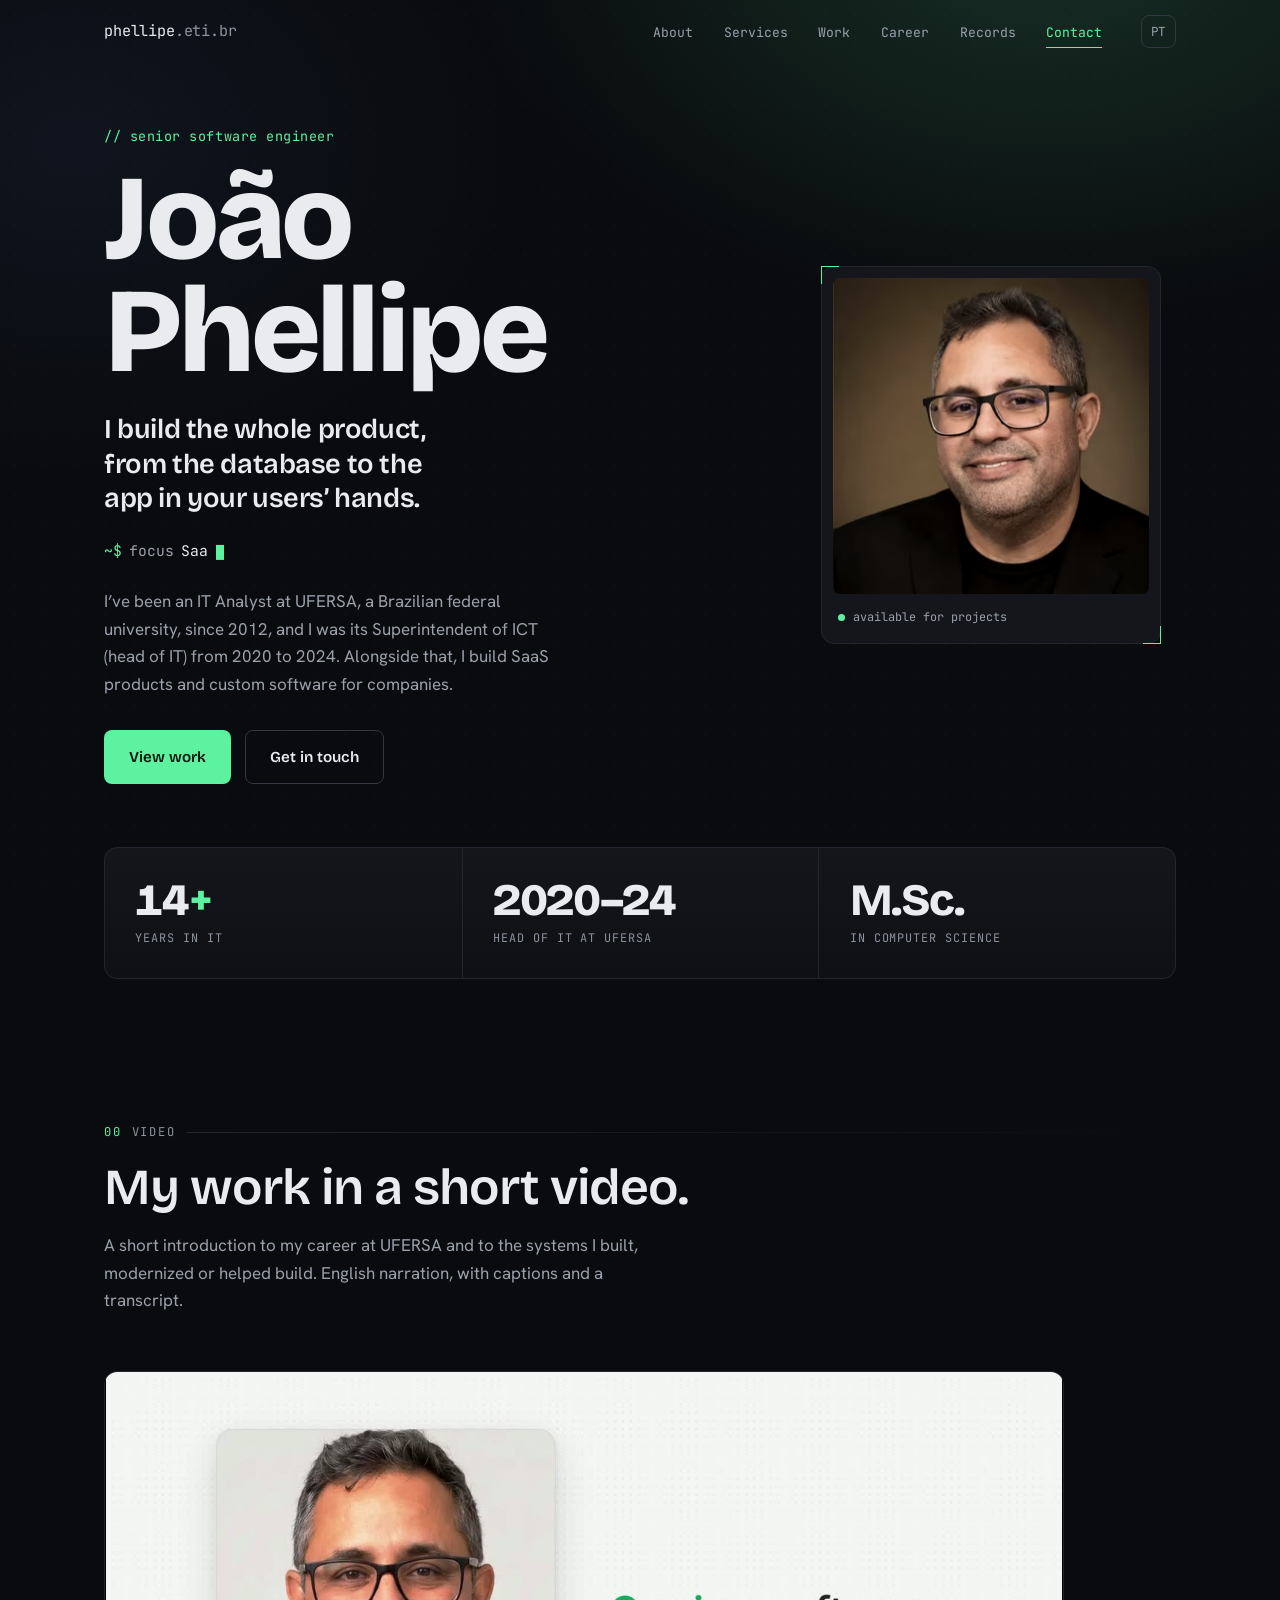
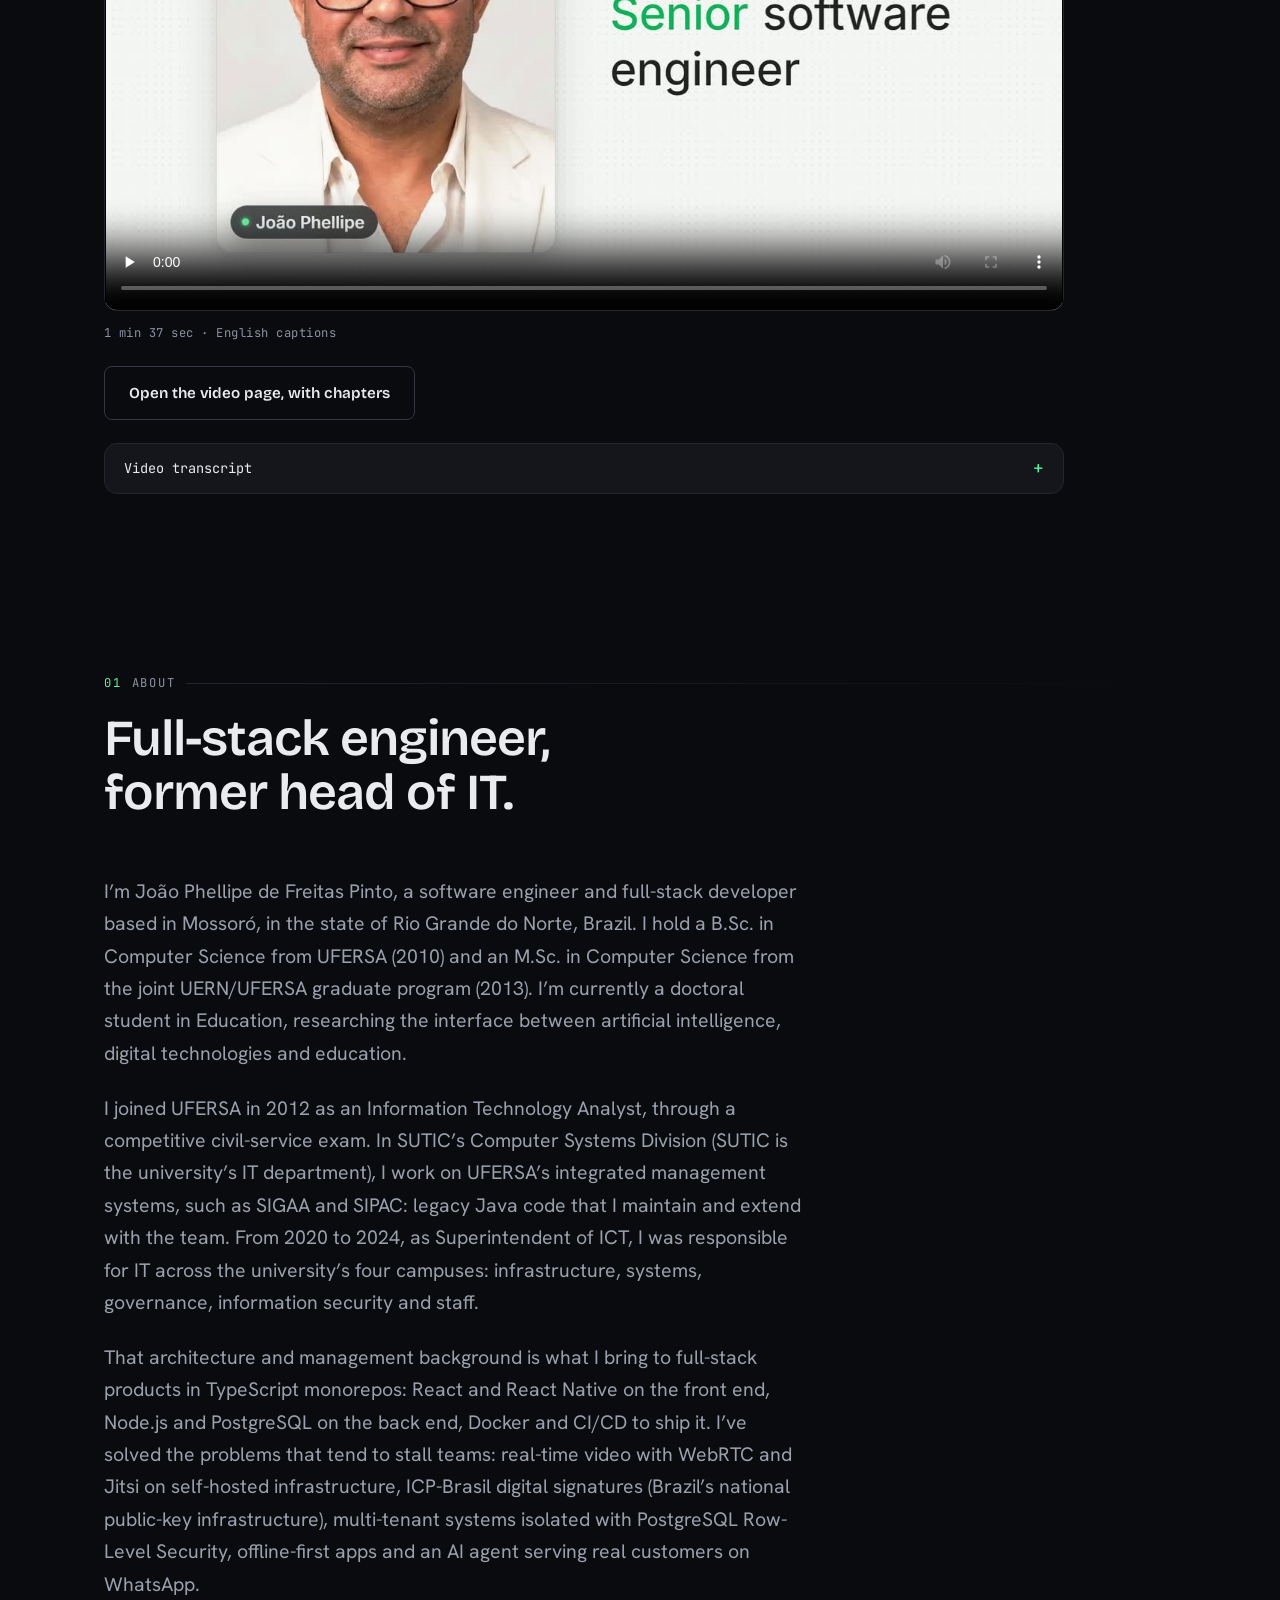
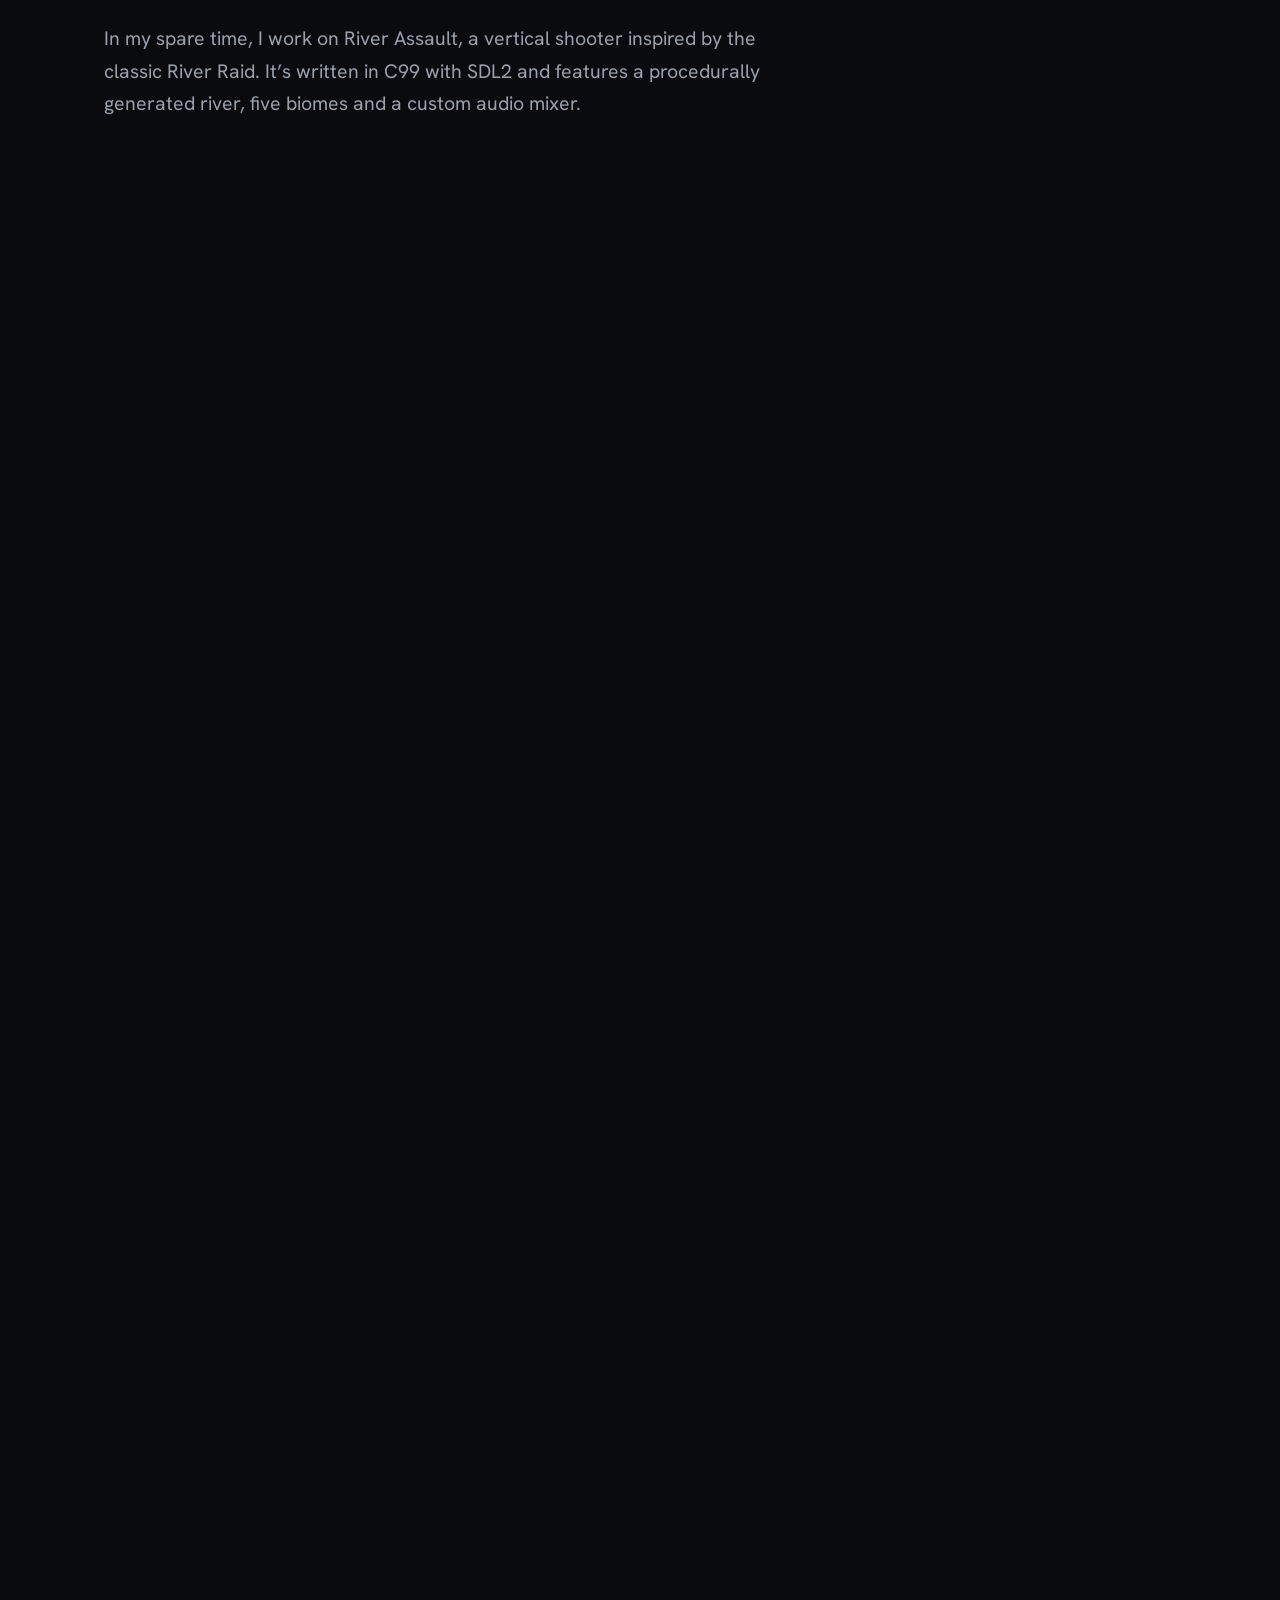
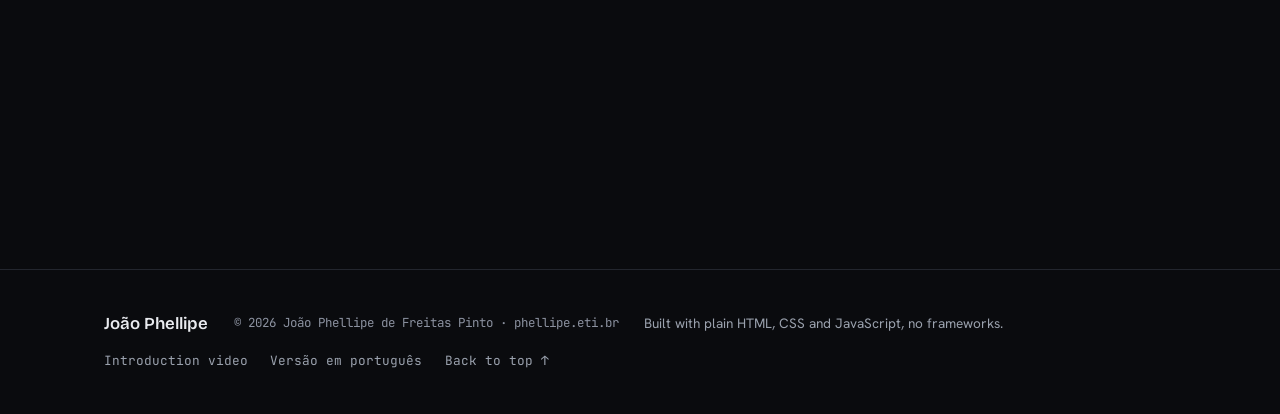
==== en/index.html @ 244d6b46 "feat: rebuild the site for search, with an English page and the intro video - Generate every page fr" ====
<!doctype html>
<!-- Gerado por tools/build.mjs a partir de src/content.mjs e styles.css. Não edite este arquivo: edite a fonte e rode `node tools/build.mjs`. -->
<html lang="en">
<head>
  <meta charset="utf-8">
  <meta name="viewport" content="width=device-width, initial-scale=1">
  <script>(function(d){d.classList.add('js');if(location.hash.length>1)d.classList.add('cv-off')})(document.documentElement)</script>
  <title>João Phellipe — Senior Software Engineer in Brazil (Remote)</title>
  <meta name="description" content="Remote senior software engineer in Brazil. IT Analyst at UFERSA, a federal university, since 2012; head of IT (2020–2024). Builds SaaS and custom software.">
  <link rel="canonical" href="https://phellipe.eti.br/en/">
  <link rel="alternate" hreflang="pt-BR" href="https://phellipe.eti.br/">
  <link rel="alternate" hreflang="pt" href="https://phellipe.eti.br/">
  <link rel="alternate" hreflang="en" href="https://phellipe.eti.br/en/">
  <link rel="alternate" hreflang="x-default" href="https://phellipe.eti.br/en/">
  <meta name="robots" content="max-image-preview:large">
  <meta name="author" content="João Phellipe de Freitas Pinto">
  <meta name="theme-color" content="#0A0B0E">
  <meta name="color-scheme" content="dark">

  <meta property="og:type" content="profile">
  <meta property="og:url" content="https://phellipe.eti.br/en/">
  <meta property="og:title" content="João Phellipe — Senior Software Engineer in Brazil (Remote)">
  <meta property="og:description" content="Remote senior software engineer in Brazil. IT Analyst at UFERSA, a federal university, since 2012; head of IT (2020–2024). Builds SaaS and custom software.">
  <meta property="og:image" content="https://phellipe.eti.br/assets/social/og-en-1200x630.jpg">
  <meta property="og:image:width" content="1200">
  <meta property="og:image:height" content="630">
  <meta property="og:image:type" content="image/jpeg">
  <meta property="og:image:alt" content="João Phellipe, senior software engineer: 14+ years in IT, head of IT at UFERSA from 2020 to 2024 and M.Sc. in Computer Science">
  <meta property="og:locale" content="en_US">
  <meta property="og:locale:alternate" content="pt_BR">
  <meta property="og:site_name" content="João Phellipe">
  <meta property="profile:first_name" content="João Phellipe">
  <meta property="profile:last_name" content="de Freitas Pinto">

  <meta name="twitter:card" content="summary_large_image">
  <meta name="twitter:title" content="João Phellipe — Senior Software Engineer in Brazil (Remote)">
  <meta name="twitter:description" content="Remote senior software engineer in Brazil. IT Analyst at UFERSA, a federal university, since 2012; head of IT (2020–2024). Builds SaaS and custom software.">
  <meta name="twitter:image" content="https://phellipe.eti.br/assets/social/og-en-1200x630.jpg">
  <meta name="twitter:image:alt" content="João Phellipe, senior software engineer: 14+ years in IT, head of IT at UFERSA from 2020 to 2024 and M.Sc. in Computer Science">

  <link rel="icon" href="/assets/favicon.svg" type="image/svg+xml">
  <link rel="icon" href="/assets/favicon-32.png" sizes="32x32" type="image/png">
  <link rel="apple-touch-icon" href="/assets/apple-touch-icon.png">
  <link rel="manifest" href="/site.webmanifest">

  <link rel="preload" as="image" type="image/avif" fetchpriority="high" imagesrcset="/assets/joao-phellipe-320.avif 320w, /assets/joao-phellipe-480.avif 480w, /assets/joao-phellipe-640.avif 640w" imagesizes="(max-width: 880px) 218px, 318px">
  <link rel="preload" href="/assets/fonts/bricolage-grotesque-latin-800-normal.woff2" as="font" type="font/woff2" crossorigin>
  <link rel="preload" href="/assets/fonts/bricolage-grotesque-latin-600-normal.woff2" as="font" type="font/woff2" crossorigin>
  <link rel="preload" href="/assets/fonts/hanken-grotesk-latin-400-normal.woff2" as="font" type="font/woff2" crossorigin>
  <link rel="preload" href="/assets/fonts/jetbrains-mono-latin-400-normal.woff2" as="font" type="font/woff2" crossorigin>

  <style>@font-face{font-family:'Bricolage Grotesque';src:url('/assets/fonts/bricolage-grotesque-latin-600-normal.woff2') format('woff2');font-weight:600;font-style:normal;font-display:fallback}@font-face{font-family:'Bricolage Grotesque';src:url('/assets/fonts/bricolage-grotesque-latin-800-normal.woff2') format('woff2');font-weight:800;font-style:normal;font-display:fallback}@font-face{font-family:'Hanken Grotesk';src:url('/assets/fonts/hanken-grotesk-latin-400-normal.woff2') format('woff2');font-weight:400;font-style:normal;font-display:fallback}@font-face{font-family:'Hanken Grotesk';src:url('/assets/fonts/hanken-grotesk-latin-500-normal.woff2') format('woff2');font-weight:500;font-style:normal;font-display:fallback}@font-face{font-family:'Hanken Grotesk';src:url('/assets/fonts/hanken-grotesk-latin-600-normal.woff2') format('woff2');font-weight:600;font-style:normal;font-display:fallback}@font-face{font-family:'JetBrains Mono';src:url('/assets/fonts/jetbrains-mono-latin-400-normal.woff2') format('woff2');font-weight:400;font-style:normal;font-display:fallback}@font-face{font-family:'JetBrains Mono';src:url('/assets/fonts/jetbrains-mono-latin-500-normal.woff2') format('woff2');font-weight:500;font-style:normal;font-display:fallback}:root{color-scheme:dark;--bg:#0A0B0E;--bg-2:#0E1014;--surface:#14161B;--surface-hi:#181B21;--line:#23262E;--line-hi:#333742;--text:#E9EBEF;--text-dim:#9AA1AD;--text-faint:#8C92A0;--accent:#5DF2A0;--accent-ink:#06150C;--accent-dim:rgba(93,242,160,0.12);--accent-line:rgba(93,242,160,0.42);--accent-glow:rgba(93,242,160,0.16);--font-display:'Bricolage Grotesque','Hanken Grotesk',sans-serif;--font-body:'Hanken Grotesk',system-ui,sans-serif;--font-mono:'JetBrains Mono',ui-monospace,'SFMono-Regular',monospace;--maxw:1200px;--gutter:clamp(1.25rem,5vw,4rem);--radius:13px;--radius-sm:8px;--ease:cubic-bezier(0.2,0.7,0.2,1)}*,*::before,*::after{box-sizing:border-box;margin:0;padding:0}html{scroll-behavior:smooth;scroll-padding-top:6rem;-webkit-text-size-adjust:100%}body{background:var(--bg);color:var(--text);font-family:var(--font-body);font-size:clamp(1rem,0.96rem + 0.2vw,1.0625rem);line-height:1.62;font-weight:400;-webkit-font-smoothing:antialiased;-moz-osx-font-smoothing:grayscale;overflow-x:hidden}body::before{content:"";position:fixed;inset:0;z-index:-2;background-image:radial-gradient(circle,rgba(255,255,255,0.02) 1px,transparent 1.3px);background-size:30px 30px;pointer-events:none}body::after{content:"";position:fixed;inset:0;z-index:-1;background:radial-gradient(60rem 40rem at 82% -8%,var(--accent-glow),transparent 62%),radial-gradient(50rem 38rem at 6% 16%,rgba(93,142,242,0.07),transparent 60%);pointer-events:none}img{display:block;max-width:100%;height:auto}ul,ol{list-style:none}a{color:inherit;text-decoration:none}button{font:inherit;color:inherit;cursor:pointer;background:none;border:none}::selection{background:var(--accent);color:var(--accent-ink)}:focus-visible{outline:2px solid var(--accent);outline-offset:3px;border-radius:3px}::-webkit-scrollbar{width:12px}::-webkit-scrollbar-track{background:var(--bg)}::-webkit-scrollbar-thumb{background:var(--line-hi);border-radius:8px;border:3px solid var(--bg)}::-webkit-scrollbar-thumb:hover{background:var(--text-faint)}.mono{font-family:var(--font-mono);font-variant-numeric:tabular-nums}.visually-hidden{position:absolute !important;width:1px;height:1px;padding:0;margin:-1px;overflow:hidden;clip:rect(0 0 0 0);white-space:nowrap;border:0}.nowrap{white-space:nowrap}h1,h2,h3,h4{overflow-wrap:break-word}.prose-link,.service-desc a,.work-desc a,.faq-item p a,.about-body a,.section-note a{color:var(--text);text-decoration:underline;text-decoration-color:var(--accent-line);text-decoration-thickness:1px;text-underline-offset:3px;transition:color 0.2s var(--ease),text-decoration-color 0.2s var(--ease)}.prose-link:hover,.service-desc a:hover,.work-desc a:hover,.faq-item p a:hover,.about-body a:hover,.section-note a:hover{color:var(--accent);text-decoration-color:var(--accent)}.ext-tail{white-space:nowrap}.ext{display:inline-block;width:0.72em;height:0.72em;vertical-align:-0.02em;color:var(--accent);fill:none;stroke:currentColor;stroke-width:2.6;stroke-linecap:round;stroke-linejoin:round}.skip-link{position:fixed;top:-120px;left:1rem;z-index:200;padding:0.7rem 1.1rem;background:var(--accent);color:var(--accent-ink);font-family:var(--font-mono);font-size:0.85rem;font-weight:400;border-radius:var(--radius-sm);transition:top 0.22s var(--ease)}.skip-link:focus{top:1rem}main{display:block}.section{max-width:var(--maxw);margin-inline:auto;padding-inline:var(--gutter);padding-block:clamp(4.5rem,10vh,8rem)}main>.section{content-visibility:auto;contain-intrinsic-size:auto 1200px}html.cv-off main>.section{content-visibility:visible}.section-head{margin-bottom:clamp(2.25rem,5vw,3.5rem)}.kicker{display:flex;align-items:center;gap:0.6rem;font-size:0.76rem;font-weight:400;letter-spacing:0.16em;text-transform:uppercase;color:var(--text-faint)}.kicker-num{color:var(--accent)}.kicker::after{content:"";flex:1;height:1px;background:linear-gradient(to right,var(--line),transparent)}.section-title{margin-top:1.15rem;font-family:var(--font-display);font-weight:600;font-size:clamp(1.95rem,1.2rem + 2.6vw,3.15rem);line-height:1.06;letter-spacing:-0.02em;color:var(--text);max-width:24ch;text-wrap:balance}.section-title .nowrap{display:inline-block;max-width:100%;white-space:normal}.section-note{margin-top:1.1rem;max-width:56ch;color:var(--text-dim)}.site-header{position:fixed;top:0;left:0;right:0;z-index:100;transition:background 0.3s var(--ease),border-color 0.3s var(--ease),backdrop-filter 0.3s var(--ease);border-bottom:1px solid transparent}.site-header.scrolled{background:rgba(10,11,14,0.82);backdrop-filter:blur(14px) saturate(140%);-webkit-backdrop-filter:blur(14px) saturate(140%);border-bottom-color:var(--line)}.nav{max-width:var(--maxw);margin-inline:auto;padding:0.95rem var(--gutter);display:flex;align-items:center;gap:1rem}.brand{margin-right:auto;font-family:var(--font-mono);font-size:0.95rem;font-weight:400;letter-spacing:-0.01em;color:var(--text)}.brand-accent{color:var(--text-faint)}.brand:hover .brand-accent{color:var(--accent)}.nav-menu{display:flex;align-items:center;gap:clamp(1.25rem,3vw,2.5rem)}.nav-links{display:flex;align-items:center;gap:clamp(1.1rem,2.4vw,2rem)}.nav-links a{position:relative;font-family:var(--font-mono);font-size:0.82rem;color:var(--text-dim);padding:0.3rem 0;transition:color 0.2s var(--ease)}.nav-links a::after{content:"";position:absolute;left:0;bottom:-2px;width:100%;height:1px;background:var(--accent);transform:scaleX(0);transform-origin:left;transition:transform 0.25s var(--ease)}.nav-links a:hover{color:var(--text)}.nav-links a:hover::after,.nav-links a.active::after{transform:scaleX(1)}.nav-links a.active{color:var(--accent)}.lang-toggle{order:2;margin-left:calc(clamp(1.25rem,3vw,2.5rem) - 1rem);font-family:var(--font-mono);font-size:0.78rem;font-weight:400;color:var(--text-dim);padding:0.34rem 0.6rem;border:1px solid var(--line-hi);border-radius:var(--radius-sm);transition:color 0.2s var(--ease),border-color 0.2s var(--ease),background 0.2s var(--ease)}.lang-toggle:hover{color:var(--accent);border-color:var(--accent-line);background:var(--accent-dim)}.nav-toggle{order:3;display:none;width:42px;height:42px;flex-direction:column;justify-content:center;align-items:center;gap:5px;border:1px solid var(--line-hi);border-radius:var(--radius-sm)}.nav-toggle span{display:block;width:17px;height:1.5px;background:var(--text);transition:transform 0.25s var(--ease),opacity 0.2s var(--ease)}.site-header.menu-open .nav-toggle span:first-child{transform:translateY(3.25px) rotate(45deg)}.site-header.menu-open .nav-toggle span:last-child{transform:translateY(-3.25px) rotate(-45deg)}.btn{display:inline-flex;align-items:center;gap:0.5rem;padding:0.85rem 1.5rem;font-family:var(--font-display);font-size:0.95rem;font-weight:600;border-radius:var(--radius-sm);border:1px solid transparent;transition:transform 0.2s var(--ease),background 0.2s var(--ease),border-color 0.2s var(--ease),color 0.2s var(--ease),box-shadow 0.2s var(--ease)}.btn-primary{background:var(--accent);color:var(--accent-ink)}.btn-primary:hover{transform:translateY(-2px);box-shadow:0 12px 30px -10px var(--accent-glow),0 0 0 1px var(--accent-line)}.btn-ghost{border-color:var(--line-hi);color:var(--text)}.btn-ghost:hover{border-color:var(--accent-line);color:var(--accent);background:var(--accent-dim);transform:translateY(-2px)}.hero{max-width:var(--maxw);margin-inline:auto;padding-inline:var(--gutter);padding-block:clamp(7rem,14vh,10rem) clamp(3rem,6vh,4.5rem);min-height:min(100svh,1600px);display:flex;flex-direction:column;justify-content:center;gap:clamp(2.5rem,7vh,5rem)}.hero-grid{display:grid;grid-template-columns:1.55fr 0.9fr;gap:clamp(2rem,5vw,4.5rem);align-items:center}.hero-title{display:flex;flex-direction:column-reverse;gap:1rem;font-size:inherit;font-weight:inherit;line-height:inherit}.hero-role{font-family:var(--font-mono);font-size:0.84rem;font-weight:400;line-height:1.5;letter-spacing:0.04em;color:var(--accent)}.hero-role::before{content:"// ";content:"// " / ""}.hero-name{display:block;font-family:var(--font-display);font-weight:800;font-size:clamp(3.1rem,1.5rem + 8vw,7.5rem);line-height:0.94;letter-spacing:-0.035em}.hero-statement{margin-top:1.5rem;max-width:26ch;font-family:var(--font-display);font-weight:600;font-size:clamp(1.2rem,1rem + 1vw,1.7rem);line-height:1.28;letter-spacing:-0.015em;color:var(--text);text-wrap:balance}.hero-focus{margin-top:1.4rem;font-size:0.92rem;color:var(--text-dim);display:flex;align-items:center;flex-wrap:wrap;gap:0.45rem}.hero-focus .prompt{color:var(--accent)}.hero-focus .typed{color:var(--text);font-weight:400}.caret{display:inline-block;width:0.55em;height:1.05em;background:var(--accent);transform:translateY(0.13em);animation:blink 1.15s steps(1,end) 4}.hero-sub{margin-top:1.6rem;max-width:46ch;color:var(--text-dim)}.hero-cta{margin-top:2rem;display:flex;flex-wrap:wrap;gap:0.85rem}.hero-aside{display:flex;justify-content:center}.portrait{position:relative;width:min(100%,340px);padding:0.7rem;border:1px solid var(--line);border-radius:var(--radius);background:var(--surface)}.portrait::before,.portrait::after{content:"";position:absolute;width:18px;height:18px;border:1.5px solid var(--accent)}.portrait::before{top:-1px;left:-1px;border-right:0;border-bottom:0}.portrait::after{bottom:-1px;right:-1px;border-left:0;border-top:0}.portrait picture{display:block}.portrait img{width:100%;aspect-ratio:1;object-fit:cover;border-radius:calc(var(--radius) - 6px);background:#2a1f14;filter:grayscale(0.32) contrast(1.04);transition:filter 0.4s var(--ease)}.portrait:hover img{filter:grayscale(0) contrast(1)}.portrait-tag{display:flex;align-items:center;gap:0.5rem;margin-top:0.7rem;padding:0.15rem 0.3rem 0.3rem;font-size:0.74rem;color:var(--text-dim)}.status-dot{position:relative;width:7px;height:7px;border-radius:50%;background:var(--accent)}.status-dot::after{content:"";position:absolute;inset:0;border-radius:50%;background:var(--accent);opacity:0;animation:pulse 2.4s var(--ease) 2}.hero-stats{display:grid;grid-template-columns:repeat(3,1fr);border:1px solid var(--line);border-radius:var(--radius);background:linear-gradient(180deg,var(--surface),var(--bg-2));overflow:hidden}.hero-stats li{padding:clamp(1.25rem,3vw,1.9rem);display:flex;flex-direction:column;gap:0.35rem}.hero-stats li + li{border-left:1px solid var(--line)}.stat-num{font-family:var(--font-display);font-weight:800;font-size:clamp(1.9rem,1.2rem + 2vw,2.9rem);line-height:1;letter-spacing:-0.03em;font-variant-numeric:tabular-nums}.stat-plus{color:var(--accent)}.stat-label{font-size:0.74rem;letter-spacing:0.08em;text-transform:uppercase;color:var(--text-faint)}.about-body{display:flex;flex-direction:column;gap:1.4rem;max-width:64ch;font-size:clamp(1.05rem,1rem + 0.35vw,1.22rem);line-height:1.66;color:var(--text-dim)}.about-body p strong,.about-body p b{color:var(--text);font-weight:600}.stack-grid{display:grid;grid-template-columns:repeat(auto-fit,minmax(230px,1fr));gap:1.6rem 2rem}.stack-group{border-top:1px solid var(--line);padding-top:1.2rem}.stack-label{font-size:0.78rem;font-weight:500;letter-spacing:0.12em;text-transform:uppercase;color:var(--accent);margin-bottom:0.95rem}.tag-list{display:flex;flex-wrap:wrap;gap:0.5rem}.tag{font-family:var(--font-mono);font-size:0.78rem;color:var(--text-dim);padding:0.32rem 0.62rem;border:1px solid var(--line);border-radius:var(--radius-sm);background:var(--surface);transition:color 0.18s var(--ease),border-color 0.18s var(--ease)}.stack-group .tag:hover{color:var(--text);border-color:var(--line-hi)}.work-list{display:grid;grid-template-columns:repeat(2,1fr);gap:1.1rem}.work-card{position:relative;display:flex;flex-direction:column;gap:0.95rem;padding:clamp(1.4rem,3vw,1.9rem);background:var(--surface);border:1px solid var(--line);border-radius:var(--radius);transition:transform 0.25s var(--ease),border-color 0.25s var(--ease),background 0.25s var(--ease)}.work-card:hover{transform:translateY(-4px);border-color:var(--accent-line);background:var(--surface-hi)}.work-card-head{display:flex;align-items:baseline;gap:0.85rem}.work-num{font-size:0.8rem;font-weight:500;color:var(--text-faint);transition:color 0.25s var(--ease)}.work-card:hover .work-num{color:var(--accent)}.work-title{font-family:var(--font-display);font-weight:600;font-size:clamp(1.1rem,1rem + 0.5vw,1.32rem);line-height:1.2;letter-spacing:-0.015em}.work-desc{color:var(--text-dim);font-size:0.96rem;line-height:1.58;flex:1}.work-tags{display:flex;flex-wrap:wrap;gap:0.4rem;padding-top:0.3rem}.work-tags .tag{font-size:0.72rem;padding:0.24rem 0.5rem;background:var(--bg-2)}.work-groups{display:flex;flex-direction:column;gap:clamp(2.5rem,5vw,3.5rem)}.work-group-title{display:flex;align-items:center;gap:0.7rem;margin-bottom:1.1rem;font-size:0.78rem;font-weight:500;letter-spacing:0.14em;text-transform:uppercase;color:var(--text-faint)}.work-group-title::after{content:"";flex:1;height:1px;background:linear-gradient(to right,var(--line),transparent)}.work-badge{align-self:flex-start;font-size:0.7rem;font-weight:500;letter-spacing:0.08em;text-transform:uppercase;color:var(--accent);padding:0.28rem 0.6rem;border:1px solid var(--accent-line);border-radius:999px;background:var(--accent-dim);line-height:1.4}.work-links{display:flex;flex-wrap:wrap;gap:0.35rem 1.2rem}.work-links a{display:inline-block;min-height:24px;font-size:0.9rem;font-weight:500;color:var(--text);text-decoration:underline;text-decoration-color:var(--accent-line);text-underline-offset:3px;transition:color 0.2s var(--ease),text-decoration-color 0.2s var(--ease)}.work-links a:hover{color:var(--accent);text-decoration-color:var(--accent)}.work-card.is-featured{grid-column:1 / -1;border-color:var(--accent-line);background:radial-gradient(40rem 18rem at 100% 0%,var(--accent-glow),transparent 70%),var(--surface)}.work-card.is-featured .work-title{font-size:clamp(1.3rem,1.1rem + 0.9vw,1.7rem)}.work-card.is-featured .work-desc{max-width:78ch}.work-list:not(:has(>.is-featured))>.work-card:last-child:nth-child(odd),.work-list:has(>.is-featured)>.work-card:last-child:nth-child(even),.doc-list>.doc-item:last-child:nth-child(odd){grid-column:1 / -1}.work-list>.work-card:last-child .work-desc{max-width:78ch}.service-grid{display:grid;grid-template-columns:repeat(3,minmax(0,1fr));gap:1.1rem}.service-card{display:flex;flex-direction:column;gap:0.75rem;padding:clamp(1.3rem,2.6vw,1.7rem);background:var(--surface);border:1px solid var(--line);border-radius:var(--radius);transition:border-color 0.25s var(--ease),transform 0.25s var(--ease)}.service-card:hover{border-color:var(--accent-line);transform:translateY(-3px)}.service-num{font-size:0.76rem;color:var(--accent)}.service-title{font-family:var(--font-display);font-weight:600;font-size:1.14rem;line-height:1.25;letter-spacing:-0.01em}.service-desc{color:var(--text-dim);font-size:0.95rem;line-height:1.58}.video-player{max-width:960px}.video-frame{position:relative;overflow:hidden;aspect-ratio:16 / 9;border:1px solid var(--line);border-radius:var(--radius);background:#000}.video-frame video{position:absolute;inset:0;display:block;width:100%;height:100%;background:#000}html.js .video-frame:not(.is-ready) video{display:none}.video-fallback{position:absolute;left:0;right:0;bottom:0;padding:0.9rem 1.1rem;background:rgba(10,11,14,0.9);border-top:1px solid var(--line);color:var(--text);font-size:0.92rem}.video-fallback:empty{padding:0;border:0}.video-caption{margin-top:0.85rem;font-size:0.76rem;letter-spacing:0.04em;color:var(--text-faint)}.transcript{max-width:960px;margin-top:1.4rem;border:1px solid var(--line);border-radius:var(--radius);background:var(--surface)}.transcript summary{display:flex;align-items:center;justify-content:space-between;gap:1rem;min-height:48px;padding:0.85rem 1.2rem;cursor:pointer;list-style:none;font-family:var(--font-mono);font-size:0.85rem;color:var(--text)}.transcript summary::-webkit-details-marker{display:none}.transcript summary::after{content:"+";font-size:1.1rem;line-height:1;color:var(--accent)}.transcript[open] summary::after{content:"\2212"}.transcript summary:hover{color:var(--accent)}.transcript-body{display:flex;flex-direction:column;gap:0.95rem;max-width:72ch;padding:0.2rem 1.2rem 1.4rem;color:var(--text-dim)}.transcript-note{font-size:0.8rem;color:var(--text-faint)}.video-more{margin-top:1.4rem}.watch{max-width:var(--maxw);margin-inline:auto;padding:5.5rem var(--gutter) clamp(3.5rem,8vh,6rem)}.watch-wrap{max-width:960px}.watch-title{font-family:var(--font-display);font-weight:600;font-size:clamp(1.55rem,1.05rem + 1.9vw,2.4rem);line-height:1.12;letter-spacing:-0.02em;text-wrap:balance;margin-bottom:1.1rem}.watch-player{width:min(100%,max(20rem,calc((100svh - 14rem) * 16 / 9)))}.watch-intro{margin-top:1.4rem;max-width:66ch;color:var(--text-dim)}.watch-section{margin-top:clamp(2.25rem,5vw,3.25rem)}.watch-h2{margin-bottom:1.1rem;font-family:var(--font-display);font-weight:600;font-size:clamp(1.3rem,1.1rem + 0.8vw,1.6rem);line-height:1.15;letter-spacing:-0.015em}.chapters{display:grid;grid-template-columns:repeat(auto-fill,minmax(min(100%,22rem),1fr));gap:0.6rem}.chapters a{display:flex;align-items:baseline;gap:0.9rem;min-height:48px;padding:0.75rem 1rem;border:1px solid var(--line);border-radius:var(--radius-sm);background:var(--surface);color:var(--text);text-decoration:none;transition:border-color 0.2s var(--ease),background 0.2s var(--ease)}.chapters a:hover{border-color:var(--accent-line);background:var(--surface-hi)}.chapter-time{flex:none;min-width:2.6ch;font-size:0.82rem;color:var(--accent)}.chapter-name{min-width:0;overflow-wrap:anywhere}.watch-transcript{display:flex;flex-direction:column;gap:0.95rem;max-width:72ch;color:var(--text-dim)}.watch-links{margin-top:clamp(2.25rem,5vw,3.25rem);display:flex;flex-wrap:wrap;gap:0.85rem}.watch-contact p{max-width:56ch;color:var(--text-dim)}.watch-contact .contact-actions{justify-content:flex-start;margin:1.4rem 0 0}.doc-list{display:grid;grid-template-columns:repeat(2,minmax(0,1fr));gap:1.1rem}.doc-item{display:flex;flex-direction:column;gap:0.6rem;padding:clamp(1.25rem,2.6vw,1.6rem);background:var(--surface);border:1px solid var(--line);border-radius:var(--radius)}.doc-period{font-size:0.76rem;letter-spacing:0.04em;color:var(--accent)}.doc-title{font-family:var(--font-display);font-weight:600;font-size:1.08rem;line-height:1.3;letter-spacing:-0.01em}.doc-desc{color:var(--text-dim);font-size:0.94rem;line-height:1.55}.doc-links{display:flex;flex-direction:column;gap:0.35rem;margin-top:0.2rem}.doc-links a{display:inline-block;min-height:24px;padding:0.12rem 0;font-size:0.9rem;color:var(--text);text-decoration:underline;text-decoration-color:var(--accent-line);text-underline-offset:3px;transition:color 0.2s var(--ease),text-decoration-color 0.2s var(--ease)}.doc-links a:hover{color:var(--accent);text-decoration-color:var(--accent)}.faq-list{display:grid;grid-template-columns:repeat(2,minmax(0,1fr));gap:1.6rem 2.4rem}.faq-item{border-top:1px solid var(--line);padding-top:1.1rem}.faq-item h3{font-family:var(--font-display);font-weight:600;font-size:1.1rem;line-height:1.3;letter-spacing:-0.01em}.faq-item p{margin-top:0.55rem;color:var(--text-dim);font-size:0.96rem}.path-grid{display:grid;grid-template-columns:1.5fr 1fr;gap:clamp(2.5rem,6vw,5rem)}.sub-label{font-size:0.78rem;font-weight:500;letter-spacing:0.14em;text-transform:uppercase;color:var(--text-faint);margin-bottom:1.8rem}.timeline{display:flex;flex-direction:column}.timeline-item{position:relative;padding-left:1.8rem;padding-bottom:2.1rem;border-left:1px solid var(--line)}.timeline-item:last-child{padding-bottom:0}.timeline-item::before{content:"";position:absolute;left:-5px;top:0.4rem;width:9px;height:9px;border-radius:50%;background:var(--bg);border:1.5px solid var(--line-hi);transition:border-color 0.25s var(--ease),background 0.25s var(--ease)}.timeline-item:first-child::before{background:var(--accent);border-color:var(--accent);box-shadow:0 0 0 4px var(--accent-dim)}.timeline-period{font-size:0.76rem;letter-spacing:0.04em;color:var(--accent)}.timeline-role{margin-top:0.4rem;font-family:var(--font-display);font-weight:600;font-size:1.12rem;line-height:1.3;letter-spacing:-0.01em}.work-title,.doc-title,.timeline-role,.service-title,.edu-degree,.faq-item h3{text-wrap:balance}.timeline-desc{margin-top:0.45rem;color:var(--text-dim);font-size:0.95rem;line-height:1.55}.edu-list{display:flex;flex-direction:column;gap:1.3rem}.edu-item{display:flex;flex-direction:column;gap:0.3rem;padding-bottom:1.3rem;border-bottom:1px solid var(--line)}.edu-list .edu-item:last-child{border-bottom:0;padding-bottom:0}.edu-degree{font-family:var(--font-display);font-weight:600;font-size:1.02rem;letter-spacing:-0.01em}.edu-meta{font-size:0.78rem;color:var(--text-faint)}.pub-list{display:flex;flex-direction:column}.pub-item{display:grid;grid-template-columns:4.5rem 1fr;gap:1.5rem;padding:1.4rem 0;border-top:1px solid var(--line);align-items:start}.pub-list .pub-item:last-child{border-bottom:1px solid var(--line)}.pub-year{font-size:0.82rem;color:var(--accent);padding-top:0.15rem}.pub-text{color:var(--text-dim);max-width:60ch}.pub-body{display:flex;flex-direction:column;gap:0.35rem;max-width:72ch}.pub-title{color:var(--text);font-weight:500;line-height:1.45}.pub-meta{color:var(--text-dim);font-size:0.92rem}.pub-meta cite{font-style:italic}.pub-doi a{display:inline-block;min-height:24px;font-family:var(--font-mono);font-size:0.8rem;color:var(--text-dim);text-decoration:underline;text-decoration-color:var(--accent-line);text-underline-offset:3px}.pub-doi a:hover{color:var(--accent)}.section-contact{text-align:center;position:relative}.section-contact .section-head{display:flex;flex-direction:column;align-items:center}.section-contact .kicker{width:100%;max-width:28rem}.section-contact .section-title{max-width:18ch;font-weight:800}.section-contact .section-note{text-align:center}.contact-actions{display:flex;flex-wrap:wrap;justify-content:center;gap:0.85rem;margin-bottom:2.75rem}.contact-links{display:grid;grid-template-columns:repeat(2,minmax(0,1fr));gap:1rem;max-width:30rem;margin:0 auto 2.25rem}.contact-links a{display:flex;flex-direction:column;gap:0.25rem;padding:1.05rem 1.2rem;text-align:left;border:1px solid var(--line);border-radius:var(--radius);background:var(--surface);transition:border-color 0.2s var(--ease),background 0.2s var(--ease),transform 0.2s var(--ease)}.contact-links a:hover{border-color:var(--accent-line);background:var(--surface-hi);transform:translateY(-3px)}.link-label{font-size:0.74rem;letter-spacing:0.1em;text-transform:uppercase;color:var(--text-faint)}.link-value{color:var(--text);font-weight:500;font-size:0.95rem}.contact-loc{font-size:0.8rem;color:var(--text-faint);letter-spacing:0.04em}.vcard{position:relative;max-width:clamp(15rem,60vw,19rem);margin:2.75rem auto;padding:clamp(1.4rem,4vw,1.8rem);display:flex;flex-direction:column;align-items:center;gap:1.05rem;background:var(--surface);border:1px solid var(--line);border-radius:var(--radius)}.vcard::before,.vcard::after{content:"";position:absolute;width:18px;height:18px;border:1.5px solid var(--accent)}.vcard::before{top:-1px;left:-1px;border-right:0;border-bottom:0}.vcard::after{bottom:-1px;right:-1px;border-left:0;border-top:0}.vcard-code{position:relative;overflow:hidden;padding:0.7rem;background:#ffffff;border-radius:var(--radius-sm)}.vcard-code img{display:block;width:180px;height:180px}.vcard-scan{position:absolute;left:0;right:0;top:0;height:3px;opacity:0;background:linear-gradient(180deg,transparent,var(--accent),transparent);box-shadow:0 0 8px 1px var(--accent-glow);pointer-events:none}.vcard.is-visible .vcard-scan{animation:vcard-scan 0.9s var(--ease) 0.35s 1}.vcard-caption{font-size:0.78rem;letter-spacing:0.04em;color:var(--text-faint)}.vcard-phone{margin-top:-0.35rem;font-size:0.95rem;font-variant-numeric:tabular-nums;color:var(--text)}.vcard-phone .mono{margin-right:0.35rem;font-size:0.74rem;letter-spacing:0.1em;text-transform:uppercase;color:var(--text-dim)}.site-footer{border-top:1px solid var(--line);margin-top:2rem}.footer-inner{max-width:var(--maxw);margin-inline:auto;padding:2.5rem var(--gutter);display:flex;flex-wrap:wrap;align-items:center;gap:0.6rem 1.6rem}.footer-name{font-family:var(--font-display);font-weight:600;font-size:1.05rem}.footer-meta{font-size:0.78rem;color:var(--text-faint)}.footer-craft{font-size:0.85rem;color:var(--text-dim)}.footer-links{flex-basis:100%;display:flex;flex-wrap:wrap;gap:0.4rem 1.4rem}.footer-links a,.footer-top{display:inline-flex;align-items:center;min-height:24px;font-family:var(--font-mono);font-size:0.8rem;color:var(--text-dim);transition:color 0.2s var(--ease)}.footer-links a:hover,.footer-top:hover{color:var(--accent)}.notfound{max-width:var(--maxw);margin-inline:auto;padding:clamp(8rem,18vh,11rem) var(--gutter) clamp(4rem,10vh,6rem);min-height:70svh}.notfound-code{font-size:0.84rem;letter-spacing:0.04em;color:var(--accent)}.notfound h1{margin-top:1rem;font-family:var(--font-display);font-weight:800;font-size:clamp(2.6rem,1.4rem + 5vw,5rem);line-height:0.98;letter-spacing:-0.03em}.notfound p:not(.notfound-code){margin-top:1.2rem;max-width:56ch;color:var(--text-dim)}.notfound-links{margin-top:2rem;display:flex;flex-wrap:wrap;gap:0.85rem}html.js [data-reveal]{opacity:0;transform:translateY(22px)}[data-reveal]{transition:opacity 0.7s var(--ease),transform 0.7s var(--ease)}html.js [data-reveal].is-visible{opacity:1;transform:none}.work-card[data-reveal]:nth-child(even){transition-delay:0.09s}@keyframes blink{0%,100%{opacity:1}50%{opacity:0}}@keyframes pulse{0%{transform:scale(1);opacity:0.45}70%{transform:scale(3.6);opacity:0}100%{transform:scale(3.6);opacity:0}}@keyframes rise{from{transform:translateY(18px)}to{transform:none}}@keyframes vcard-scan{0%{transform:translateY(0);opacity:0}15%{opacity:1}85%{opacity:1}100%{transform:translateY(180px);opacity:0}}.hero-statement,.hero-focus,.hero-sub,.hero-cta,.hero-stats{animation:rise 0.8s var(--ease) backwards}.hero-statement{animation-delay:0.05s}.hero-focus{animation-delay:0.12s}.hero-sub{animation-delay:0.18s}.hero-cta{animation-delay:0.24s}.hero-stats{animation-delay:0.3s}@media (max-width:880px){.nav-toggle{display:flex}.nav-menu{position:absolute;top:100%;left:0;right:0;flex-direction:column;align-items:stretch;gap:1.5rem;padding:1.5rem var(--gutter) 2rem;background:var(--bg-2);border-bottom:1px solid var(--line);transform:translateY(-12px);opacity:0;pointer-events:none;visibility:hidden;transition:opacity 0.25s var(--ease),transform 0.25s var(--ease),visibility 0s linear 0.25s}.site-header.menu-open .nav-menu{transform:translateY(0);opacity:1;pointer-events:auto;visibility:visible;transition-delay:0s}.site-header.menu-open{background:rgba(10,11,14,0.92);backdrop-filter:blur(14px);-webkit-backdrop-filter:blur(14px)}.nav-links{flex-direction:column;align-items:flex-start;gap:1.1rem}.nav-links a{font-size:1rem}.lang-toggle{margin-left:0}.hero-grid{grid-template-columns:1fr;gap:2.75rem}.hero-aside{order:-1;justify-content:flex-start}.portrait{width:min(64%,240px)}.hero-statement,.hero-sub{max-width:none}.work-list{grid-template-columns:1fr}.path-grid{grid-template-columns:1fr;gap:3rem}.doc-list,.faq-list{grid-template-columns:1fr}}@media (max-width:1000px){.service-grid{grid-template-columns:repeat(2,minmax(0,1fr))}}@media (max-width:640px){.service-grid{grid-template-columns:1fr}}@media (max-width:540px){.hero-stats{grid-template-columns:1fr}.hero-stats li + li{border-left:0;border-top:1px solid var(--line)}.contact-links{grid-template-columns:1fr}.pub-item{grid-template-columns:1fr;gap:0.4rem}}@media (max-width:400px){.portrait{width:min(78%,250px)}.work-badge{letter-spacing:0.04em}}@media (prefers-reduced-motion:reduce){*,*::before,*::after{animation-duration:0.01ms !important;animation-iteration-count:1 !important;transition-duration:0.01ms !important;scroll-behavior:auto !important}}@media print{:root{color-scheme:light;--bg:#fff;--text:#111;--text-dim:#333;--text-faint:#555;--line:#ccc;--surface:#fff;--accent:#0a7c43}body{background:#fff;color:#111}body::before,body::after{display:none}.site-header,.nav-toggle,.lang-toggle,.hero-cta,.contact-actions,.footer-links,.caret,.status-dot,.vcard .btn,#video{display:none !important}[data-reveal]{opacity:1 !important;transform:none !important}main>.section{content-visibility:visible}.hero{min-height:auto;padding-block:1rem}.hero-grid{grid-template-columns:1fr}.section{padding-block:1.5rem}.work-list{grid-template-columns:1fr 1fr}.work-card,.contact-links a,.doc-item,.service-card{border:1px solid #ccc}a{color:#111}.work-card,.timeline-item,.doc-item,.service-card{break-inside:avoid}}</style>
</head>
<body>
  <a class="skip-link" href="#conteudo">Skip to content</a>

  <header class="site-header" id="site-header">
    <nav class="nav" aria-label="Primary">
      <a class="brand" href="#topo">phellipe<span class="brand-accent">.eti.br</span></a>

      <button class="nav-toggle" type="button" data-menu-toggle aria-label="Open menu" aria-expanded="false" aria-controls="nav-menu">
        <span aria-hidden="true"></span>
        <span aria-hidden="true"></span>
      </button>

      <div class="nav-menu" id="nav-menu">
        <ul class="nav-links">
          <li><a href="#sobre">About</a></li>
          <li><a href="#servicos">Services</a></li>
          <li><a href="#trabalhos">Work</a></li>
          <li><a href="#trajetoria">Career</a></li>
          <li><a href="#documentos">Records</a></li>
          <li><a href="#contato">Contact</a></li>
        </ul>
      </div>

      <!-- fora do menu: no celular a troca de idioma fica visível ao lado do botão -->
      <a class="lang-toggle" href="/" hreflang="pt-BR" lang="pt-BR" aria-label="PT — versão em português">PT</a>
    </nav>
  </header>

  <main id="conteudo">

    <!-- ============ HERO ============ -->
    <section class="hero" id="topo" aria-labelledby="hero-title">
      <div class="hero-grid">
        <div class="hero-main">
          <h1 class="hero-title" id="hero-title">
            <span class="hero-name">João Phellipe</span>
            <span class="hero-role"><span class="visually-hidden">— </span>senior software engineer</span>
          </h1>
          <p class="hero-statement">I build the whole product, from the database to the app in your users’ hands.</p>
          <p class="hero-focus mono">
            <span class="prompt" aria-hidden="true">~$</span>
            <span>focus</span><span class="visually-hidden">: healthcare, SaaS, finance, AI agents, education, public sector.</span>
            <span class="typed" aria-hidden="true" data-typed data-typed-words="healthcare|SaaS|finance|AI agents|education|public sector">healthcare</span><span class="caret" aria-hidden="true"></span>
          </p>
          <p class="hero-sub">I’ve been an IT Analyst at UFERSA, a Brazilian federal university, since 2012, and I was its Superintendent of ICT (head of IT) from 2020 to 2024. Alongside that, I build SaaS products and custom software for companies.</p>
          <div class="hero-cta">
            <a class="btn btn-primary" href="#trabalhos">View work</a>
            <a class="btn btn-ghost" href="#contato">Get in touch</a>
          </div>
        </div>

        <div class="hero-aside">
          <figure class="portrait">
            <picture>
              <source type="image/avif" srcset="/assets/joao-phellipe-320.avif 320w, /assets/joao-phellipe-480.avif 480w, /assets/joao-phellipe-640.avif 640w" sizes="(max-width: 880px) 218px, 318px">
              <source type="image/webp" srcset="/assets/joao-phellipe-320.webp 320w, /assets/joao-phellipe-480.webp 480w, /assets/joao-phellipe-640.webp 640w" sizes="(max-width: 880px) 218px, 318px">
              <img src="/assets/joao-phellipe-640.jpg" width="640" height="640" fetchpriority="high" alt="João Phellipe, software engineer, wearing glasses and a black blazer, smiling in a studio portrait">
            </picture>
            <figcaption class="portrait-tag mono">
              <span class="status-dot" aria-hidden="true"></span>
              <span>available for projects</span>
            </figcaption>
          </figure>
        </div>
      </div>

      <ul class="hero-stats" aria-label="Summary">
        <li>
          <span class="stat-num">14<span class="stat-plus">+</span></span>
          <span class="stat-label mono">years in IT</span>
        </li>
        <li>
          <span class="stat-num">2020–24</span>
          <span class="stat-label mono">Head of IT at UFERSA</span>
        </li>
        <li>
          <span class="stat-num">M.Sc.</span>
          <span class="stat-label mono">in Computer Science</span>
        </li>
      </ul>
    </section>

    <!-- ============ 00 — VÍDEO ============ -->
    <section class="section section-video" id="video" aria-labelledby="video-title">
      <header class="section-head" data-reveal>
        <p class="kicker mono"><span class="kicker-num">00</span><span>Video</span></p>
        <h2 class="section-title" id="video-title">My work in a short video.</h2>
        <p class="section-note" id="video-desc">A short introduction to my career at UFERSA and to the systems I built, modernized or helped build. English narration, with captions and a transcript.</p>
      </header>
      <figure class="video-player" data-reveal>
        <div class="video-frame">
          <video id="video-apresentacao" controls playsinline preload="none" width="1280" height="720" data-poster="/assets/video/poster-en.jpg" aria-describedby="video-desc">
            <source src="/assets/video/joao-phellipe-en.mp4" type="video/mp4">
            <track kind="captions" srclang="en" label="English" src="/assets/video/joao-phellipe-en.vtt">
            <p>Your browser does not play video. <a href="/assets/video/joao-phellipe-en.mp4">Download the introduction video (MP4)</a></p>
          </video>
          <div class="video-fallback" role="status" data-msg="The video couldn’t be loaded. The full transcript is right below."></div>
        </div>
        <figcaption class="video-caption mono">1 min 37 sec · English captions</figcaption>
      </figure>
      <p class="video-more" data-reveal><a class="btn btn-ghost" href="/en/video/">Open the video page, with chapters</a></p>
      <details class="transcript" data-reveal>
        <summary>Video transcript</summary>
        <div class="transcript-body">
          <p>João: Nice to meet you, I’m João Phellipe.</p>
          <p>João: I build the whole product, from the database to the app in your users’ hands.</p>
          <p>He ran IT for a federal university. He still codes.</p>
          <p>His product, Maintenance, runs at a pilot hospital. Technicians log work orders, even offline. In telemedicine, he added ICP-Brasil digital signatures.</p>
          <p>He shipped an AI sales agent, live on WhatsApp. He created Quanto Sobra. Google Play: published.</p>
          <p>He built a food manufacturer’s order flow.</p>
          <p>He integrated AI to generate learning paths.</p>
          <p>He co-developed this system and created its Telegram alerts. 13 systems, this film alone. Mock data, brands hidden. Master’s in Computer Science. Doctoral student in Education. And one more thing.</p>
          <p>This video was built in code. Voices, music and avatar: AI.</p>
          <p>João: Let’s build yours.</p>
          <p>Your whole product.</p>
        </div>
      </details>
    </section>

    <!-- ============ 01 — SOBRE ============ -->
    <section class="section" id="sobre" aria-labelledby="sobre-title">
      <header class="section-head" data-reveal>
        <p class="kicker mono"><span class="kicker-num">01</span><span>About</span></p>
        <h2 class="section-title" id="sobre-title">Full-stack engineer, former head of&nbsp;IT.</h2>
      </header>
      <div class="about-body" data-reveal>
        <p>I’m João Phellipe de Freitas Pinto, a software engineer and full-stack developer based in Mossoró, in the state of Rio Grande do Norte, Brazil. I hold a B.Sc. in Computer Science from UFERSA (2010) and an M.Sc. in Computer Science from the joint UERN/UFERSA graduate program (2013). I’m currently a doctoral student in Education, researching the interface between artificial intelligence, digital technologies and education.</p>
        <p>I joined UFERSA in 2012 as an Information Technology Analyst, through a competitive civil-service exam. In SUTIC’s Computer Systems Division (SUTIC is the university’s IT department), I work on UFERSA’s integrated management systems, such as SIGAA and SIPAC: legacy Java code that I maintain and extend with the team. From 2020 to 2024, as Superintendent of ICT, I was responsible for IT across the university’s four campuses: infrastructure, systems, governance, information security and staff.</p>
        <p>That architecture and management background is what I bring to full-stack products in TypeScript monorepos: React and React Native on the front end, Node.js and PostgreSQL on the back end, Docker and CI/CD to ship it. I’ve solved the problems that tend to stall teams: real-time video with WebRTC and Jitsi on self-hosted infrastructure, ICP-Brasil digital signatures (Brazil’s national public-key infrastructure), multi-tenant systems isolated with PostgreSQL Row-Level Security, offline-first apps and an AI agent serving real customers on WhatsApp.</p>
        <p>In my spare time, I work on River Assault, a vertical shooter inspired by the classic River Raid. It’s written in C99 with SDL2 and features a procedurally generated river, five biomes and a custom audio mixer.</p>
      </div>
    </section>

    <!-- ============ 02 — SERVIÇOS ============ -->
    <section class="section" id="servicos" aria-labelledby="servicos-title">
      <header class="section-head" data-reveal>
        <p class="kicker mono"><span class="kicker-num">02</span><span>Services</span></p>
        <h2 class="section-title" id="servicos-title">What I do.</h2>
        <p class="section-note">I design, build and ship custom software, from the database to the app on your phone. I live in Mossoró, Brazil, and work remotely.</p>
      </header>
      <ul class="service-grid">
        <li class="service-card" data-reveal>
          <span class="service-num mono">/01</span>
          <h3 class="service-title">Systems for clinics, hospitals and labs</h3>
          <p class="service-desc">Equipment maintenance management with QR-code tickets (<a href="#maintenance">Maintenance</a>, my SaaS, live at a pilot hospital), veterinary electronic health records (<a href="#prontvet">ProntVet</a>), prescriptions and medical certificates with ICP-Brasil digital signatures, video consultations and LGPD (Brazil’s data protection law) compliance.</p>
        </li>
        <li class="service-card" data-reveal>
          <span class="service-num mono">/02</span>
          <h3 class="service-title">SaaS and management systems</h3>
          <p class="service-desc"><a href="#razao">Financial ERP</a>, <a href="#factoring">factoring</a>, <a href="#juridico">law firm management</a> and <a href="#industria">manufacturing</a> systems, with per-company data isolation through PostgreSQL Row-Level Security (in the ERP and the factoring platform), granular permissions and audit trails.</p>
        </li>
        <li class="service-card" data-reveal>
          <span class="service-num mono">/03</span>
          <h3 class="service-title">AI agents on WhatsApp</h3>
          <p class="service-desc">An <a href="#agente-ia">AI agent</a> talks to leads on WhatsApp, qualifies them and hands sales-ready customers over to a salesperson, with AI costs tracked per salesperson.</p>
        </li>
        <li class="service-card" data-reveal>
          <span class="service-num mono">/04</span>
          <h3 class="service-title">Apps that work offline</h3>
          <p class="service-desc">React Native apps and PWAs that keep data on the device and sync when a connection is available, like <a href="#quanto-sobra">Quanto Sobra</a>, published on Google Play, and the technician’s work orders in Maintenance (a PWA).</p>
        </li>
        <li class="service-card" data-reveal>
          <span class="service-num mono">/05</span>
          <h3 class="service-title">Modernization and integrations</h3>
          <p class="service-desc">Legacy Java (Struts, JSF, Hibernate and JBoss), a <a href="#telegram">transactional outbox in PostgreSQL</a> and a desktop app rewritten from Electron to Rust.</p>
        </li>
        <li class="service-card" data-reveal>
          <span class="service-num mono">/06</span>
          <h3 class="service-title">Architecture, security and LGPD</h3>
          <p class="service-desc">I bring nearly four years as head of IT at a federal university to the design of every system: digital governance, information security and IT procurement, all <a href="#documentos">on public record</a>.</p>
        </li>
      </ul>
    </section>

    <!-- ============ 03 — STACK ============ -->
    <section class="section" id="stack" aria-labelledby="stack-title">
      <header class="section-head" data-reveal>
        <p class="kicker mono"><span class="kicker-num">03</span><span>Stack</span></p>
        <h2 class="section-title" id="stack-title">What I build with.</h2>
      </header>
      <div class="stack-grid">
        <div class="stack-group" data-reveal>
          <h3 class="stack-label mono">Languages</h3>
          <ul class="tag-list"><li class="tag">TypeScript</li><li class="tag">JavaScript</li><li class="tag">Java</li><li class="tag">Rust</li><li class="tag">SQL</li><li class="tag">C</li></ul>
        </div>
        <div class="stack-group" data-reveal>
          <h3 class="stack-label mono">Frontend</h3>
          <ul class="tag-list"><li class="tag">React</li><li class="tag">React Native</li><li class="tag">Expo</li><li class="tag">Next.js</li><li class="tag">Astro</li><li class="tag">Vite</li><li class="tag">Tailwind CSS</li><li class="tag">shadcn/ui</li></ul>
        </div>
        <div class="stack-group" data-reveal>
          <h3 class="stack-label mono">Backend</h3>
          <ul class="tag-list"><li class="tag">Node.js</li><li class="tag">NestJS</li><li class="tag">Fastify</li><li class="tag">Express</li><li class="tag">Hono</li><li class="tag">tRPC</li><li class="tag">REST</li><li class="tag">Spring</li><li class="tag">Hibernate</li><li class="tag">Struts</li><li class="tag">JSF</li><li class="tag">JBoss</li></ul>
        </div>
        <div class="stack-group" data-reveal>
          <h3 class="stack-label mono">Data</h3>
          <ul class="tag-list"><li class="tag">PostgreSQL</li><li class="tag">Drizzle</li><li class="tag">Prisma</li><li class="tag">Redis</li><li class="tag">SQLite</li><li class="tag">Supabase</li></ul>
        </div>
        <div class="stack-group" data-reveal>
          <h3 class="stack-label mono">Infra &amp; DevOps</h3>
          <ul class="tag-list"><li class="tag">Docker</li><li class="tag">CI/CD</li><li class="tag">Nginx</li><li class="tag">Traefik</li><li class="tag">MinIO</li><li class="tag">Maven</li><li class="tag">Turborepo</li></ul>
        </div>
        <div class="stack-group" data-reveal>
          <h3 class="stack-label mono">Specialties</h3>
          <ul class="tag-list"><li class="tag">WebRTC</li><li class="tag">ICP-Brasil</li><li class="tag">Multi-tenant / RLS</li><li class="tag">Offline-first</li><li class="tag">Stripe</li><li class="tag">AI (Claude / OpenAI)</li><li class="tag">Networking (CCNAv7)</li></ul>
        </div>
        <div class="stack-group" data-reveal>
          <h3 class="stack-label mono">Governance &amp; Management</h3>
          <ul class="tag-list"><li class="tag">ITIL</li><li class="tag">LGPD</li><li class="tag">Information Security</li><li class="tag">IT Governance</li></ul>
        </div>
      </div>
    </section>

    <!-- ============ 04 — TRABALHOS ============ -->
    <section class="section" id="trabalhos" aria-labelledby="trabalhos-title">
      <header class="section-head" data-reveal>
        <p class="kicker mono"><span class="kicker-num">04</span><span>Work</span></p>
        <h2 class="section-title" id="trabalhos-title">Products, clients and the public sector.</h2>
        <p class="section-note">Products I created, systems I built or modernized for clients, and institutional systems I worked on. Client systems are under NDA, so I describe the work by industry, without naming brands.</p>
      </header>
      <div class="work-groups">
        <section class="work-group" aria-labelledby="grupo-produtos">
          <h3 class="work-group-title mono" id="grupo-produtos">My own products</h3>
          <ol class="work-list">
          <li class="work-card is-featured" id="maintenance" data-reveal>
            <div class="work-card-head">
              <span class="work-num mono">01</span>
              <h4 class="work-title">Maintenance — healthcare equipment maintenance</h4>
            </div>
            <p class="work-badge mono">Own product · in production</p>
            <p class="work-desc">A SaaS I built and run for maintaining hospital, clinical and diagnostic imaging equipment. Any staff member opens a ticket by scanning the device’s QR code with their phone, with no login and no app to install. The technician records the work order on the phone, even offline, with a checklist, photos and a signature. Managers track SLAs, preventive maintenance and calibrations, with a TV dashboard and PDF and Excel reports. It is live at a pilot hospital and is multi-tenant: each institution sees only its own data.</p>
            <ul class="work-tags"><li class="tag">React (PWA)</li><li class="tag">Node.js</li><li class="tag">PostgreSQL</li><li class="tag">Docker</li><li class="tag">Service Worker</li></ul>
            <p class="work-links"><a href="https://maintenance.app.br/" target="_blank" rel="noopener noreferrer" hreflang="pt-BR">Learn about Maintenance (maintenance.app.br, in <span class="ext-tail">Portuguese)<span class="visually-hidden"> (opens in a new tab)</span>&nbsp;<svg class="ext" aria-hidden="true" focusable="false" viewBox="0 0 24 24" width="12" height="12"><path d="M7 17 17 7M7 7h10v10"/></svg></span></a></p>
          </li>
          <li class="work-card" id="quanto-sobra" data-reveal>
            <div class="work-card-head">
              <span class="work-num mono">02</span>
              <h4 class="work-title">Quanto Sobra — personal finance</h4>
            </div>
            <p class="work-badge mono">Own product · Google Play</p>
            <p class="work-desc">A personal finance app that answers one question: how much is left at the end of the month? It works offline: data is stored in SQLite on the phone and syncs with the server. The business logic lives in a pure TypeScript package with 311 automated tests.</p>
            <ul class="work-tags"><li class="tag">React Native</li><li class="tag">Expo</li><li class="tag">SQLite</li><li class="tag">Drizzle</li><li class="tag">TypeScript</li></ul>
            <p class="work-links"><a href="https://play.google.com/store/apps/details?id=com.quantosobra" target="_blank" rel="noopener noreferrer">Quanto Sobra on Google <span class="ext-tail">Play<span class="visually-hidden"> (opens in a new tab)</span>&nbsp;<svg class="ext" aria-hidden="true" focusable="false" viewBox="0 0 24 24" width="12" height="12"><path d="M7 17 17 7M7 7h10v10"/></svg></span></a>
            <a href="https://quantosobra.app.br/" target="_blank" rel="noopener noreferrer" hreflang="pt-BR">Quanto Sobra website (in <span class="ext-tail">Portuguese)<span class="visually-hidden"> (opens in a new tab)</span>&nbsp;<svg class="ext" aria-hidden="true" focusable="false" viewBox="0 0 24 24" width="12" height="12"><path d="M7 17 17 7M7 7h10v10"/></svg></span></a></p>
          </li>
          <li class="work-card" id="razao" data-reveal>
            <div class="work-card-head">
              <span class="work-num mono">03</span>
              <h4 class="work-title">Razão — financial ERP</h4>
            </div>
            <p class="work-badge mono">Own product</p>
            <p class="work-desc">A financial ERP for small and mid-sized businesses: chart of accounts, income statement, cash flow, sales, commissions and inventory. It is multi-company, with data isolated by PostgreSQL Row-Level Security. It has a TypeScript SDK generated from the OpenAPI spec and a bank-statement import that detects ten banks’ layouts from the file header.</p>
            <ul class="work-tags"><li class="tag">Next.js</li><li class="tag">NestJS</li><li class="tag">Drizzle</li><li class="tag">PostgreSQL (RLS)</li></ul>
          </li>
          <li class="work-card" id="extrajobs" data-reveal>
            <div class="work-card-head">
              <span class="work-num mono">04</span>
              <h4 class="work-title">Extrajobs — services marketplace</h4>
            </div>
            <p class="work-badge mono">Own product</p>
            <p class="work-desc">Connects clients with service providers: job posts, proposals, hiring, two-way reviews and real-time chat over Socket.io. It has an API, a website and a mobile app, and the backend has more than 130 automated tests.</p>
            <ul class="work-tags"><li class="tag">React</li><li class="tag">React Native</li><li class="tag">Express</li><li class="tag">Prisma</li><li class="tag">Socket.io</li></ul>
          </li>
          <li class="work-card" id="prontvet" data-reveal>
            <div class="work-card-head">
              <span class="work-num mono">05</span>
              <h4 class="work-title">ProntVet — veterinary electronic health record</h4>
            </div>
            <p class="work-badge mono">Own product</p>
            <p class="work-desc">An electronic health record for veterinary clinics and hospitals: scheduling, SOAP clinical notes with vital signs, structured lab results with reference ranges and alerts for abnormal values, record signing with a publicly verifiable SHA-256 hash, PDF and DOCX export and a pet-owner portal with expiring links (30 days by default).</p>
            <ul class="work-tags"><li class="tag">React</li><li class="tag">Node.js</li><li class="tag">PostgreSQL</li><li class="tag">Docker</li></ul>
          </li>
          </ol>
        </section>
        <section class="work-group" aria-labelledby="grupo-clientes">
          <h3 class="work-group-title mono" id="grupo-clientes">For clients</h3>
          <ol class="work-list">
          <li class="work-card" id="telemedicina" data-reveal>
            <div class="work-card-head">
              <span class="work-num mono">06</span>
              <h4 class="work-title">Telehealth platform (modernization)</h4>
            </div>
            <p class="work-badge mono">Client · modernization</p>
            <p class="work-desc">I modernized and extended a telehealth platform already in use: ICP-Brasil digital signatures for prescriptions and medical certificates (A1 certificate, A3 on a token and A3 in the cloud) with timestamping, video consultations on self-hosted Jitsi and TURN servers, a desktop A3 signing app I rewrote from Electron to Rust, and LGPD compliance (versioned consent, audit trail and encryption of sensitive data).</p>
            <ul class="work-tags"><li class="tag">React</li><li class="tag">Node.js</li><li class="tag">PostgreSQL</li><li class="tag">WebRTC / Jitsi</li><li class="tag">Rust</li><li class="tag">ICP-Brasil</li></ul>
          </li>
          <li class="work-card" id="agente-ia" data-reveal>
            <div class="work-card-head">
              <span class="work-num mono">07</span>
              <h4 class="work-title">AI sales agent on WhatsApp</h4>
            </div>
            <p class="work-badge mono">Client · in production</p>
            <p class="work-desc">I rebuilt a SaaS that used to run on no-code tools as a custom-coded application. An AI agent talks to leads on WhatsApp, qualifies them and hands sales-ready customers over to a human salesperson. The system has a salesperson dashboard, a Kanban pipeline, plans and per-salesperson AI cost tracking, and it is in production at the client.</p>
            <ul class="work-tags"><li class="tag">NestJS</li><li class="tag">Next.js</li><li class="tag">PostgreSQL</li><li class="tag">OpenAI</li><li class="tag">WhatsApp</li></ul>
          </li>
          <li class="work-card" id="juridico" data-reveal>
            <div class="work-card-head">
              <span class="work-num mono">08</span>
              <h4 class="work-title">Management for law firms</h4>
            </div>
            <p class="work-badge mono">Client · in use</p>
            <p class="work-desc">I built a management system for law firms, now in use, with cases, Kanban task boards, hearings and clients. The deadline calculator tells civil (CPC) from criminal (CPP) procedure, can double deadlines for public-sector parties, skips national holidays (from BrasilAPI) and the court recess, and validates the format of CNJ case numbers. It has granular permissions and an audit trail for every operation.</p>
            <ul class="work-tags"><li class="tag">React</li><li class="tag">tRPC</li><li class="tag">Drizzle</li><li class="tag">PostgreSQL</li></ul>
          </li>
          <li class="work-card" id="factoring" data-reveal>
            <div class="work-card-head">
              <span class="work-num mono">09</span>
              <h4 class="work-title">Factoring SaaS platform</h4>
            </div>
            <p class="work-badge mono">Client · NDA</p>
            <p class="work-desc">I built a multi-company factoring SaaS platform for a client: assignment of receivables with the discount calculated receivable by receivable, and a receivables portfolio with late-payment interest. It includes a seller onboarding pipeline with KYC and credit limits, a dunning workflow and usage-based billing for the SaaS itself, with Row-Level Security isolation and Docker deployment.</p>
            <ul class="work-tags"><li class="tag">NestJS</li><li class="tag">Next.js</li><li class="tag">Prisma</li><li class="tag">PostgreSQL (RLS)</li></ul>
          </li>
          <li class="work-card" id="industria" data-reveal>
            <div class="work-card-head">
              <span class="work-num mono">10</span>
              <h4 class="work-title">Digital ecosystem for a food manufacturer</h4>
            </div>
            <p class="work-badge mono">Client · NDA</p>
            <p class="work-desc">For a food manufacturer, I built a digital ecosystem in a monorepo: a corporate website in Portuguese, English and Spanish, a management dashboard, a B2B portal and a central API. It covers B2B orders end to end, the sales pipeline and PDF catalogs and documents.</p>
            <ul class="work-tags"><li class="tag">Next.js</li><li class="tag">Astro</li><li class="tag">Hono</li><li class="tag">PostgreSQL</li><li class="tag">Redis</li></ul>
          </li>
          <li class="work-card" id="educacional" data-reveal>
            <div class="work-card-head">
              <span class="work-num mono">11</span>
              <h4 class="work-title">Education platform (web and mobile)</h4>
            </div>
            <p class="work-badge mono">Client · NDA</p>
            <p class="work-desc">I built a web and mobile education platform for a client, with school management, AI-generated learning paths, gamified tracks and school-to-family messaging. It has more than ten user roles and more than 200 database tables, plus an AI tutor, alignment with Brazil’s national curriculum (BNCC) and purpose-based LGPD consent.</p>
            <ul class="work-tags"><li class="tag">React</li><li class="tag">React Native</li><li class="tag">Fastify</li><li class="tag">tRPC</li><li class="tag">Drizzle</li></ul>
          </li>
          </ol>
        </section>
        <section class="work-group" aria-labelledby="grupo-ufersa">
          <h3 class="work-group-title mono" id="grupo-ufersa">At UFERSA</h3>
          <ol class="work-list">
          <li class="work-card" id="rsc" data-reveal>
            <div class="work-card-head">
              <span class="work-num mono">12</span>
              <h4 class="work-title">RSC-PCCTAE system (UFERSA)</h4>
            </div>
            <p class="work-badge mono">Institutional · co-developed</p>
            <p class="work-desc">At SUTIC, I worked on the system UFERSA’s technical-administrative staff use to apply for Recognition of Knowledge and Skills (RSC): configurable scoring rules, committee review and automatically calculated scores. It is an institutional system, co-developed at SUTIC, and it is in production. I wrote its Operations Manual and Administrator Manual (July 2026).</p>
            <ul class="work-tags"><li class="tag">NestJS</li><li class="tag">Next.js</li><li class="tag">Prisma</li><li class="tag">PostgreSQL</li></ul>
            <p class="work-links"><a href="https://rsc.ufersa.edu.br/" target="_blank" rel="noopener noreferrer" hreflang="pt-BR">UFERSA RSC-TAE portal (in <span class="ext-tail">Portuguese)<span class="visually-hidden"> (opens in a new tab)</span>&nbsp;<svg class="ext" aria-hidden="true" focusable="false" viewBox="0 0 24 24" width="12" height="12"><path d="M7 17 17 7M7 7h10v10"/></svg></span></a></p>
          </li>
          <li class="work-card" id="edudash" data-reveal>
            <div class="work-card-head">
              <span class="work-num mono">13</span>
              <h4 class="work-title">EduDash — education indicators dashboard</h4>
            </div>
            <p class="work-badge mono">INPI-registered · co-created</p>
            <p class="work-desc">I’m one of the three creators of EduDash, an indicators dashboard for municipal education departments, with historical time series, goal projections, action plans with traffic-light status for cost, schedule and scope, and benchmarking across schools. The software is registered with INPI, Brazil’s industrial property office (<span class="nowrap">BR 51 2025 002189-5</span>), with UFERSA as the rights holder.</p>
            <ul class="work-tags"><li class="tag">React</li><li class="tag">Express</li><li class="tag">Sequelize</li><li class="tag">Recharts</li></ul>
          </li>
          <li class="work-card" id="telegram" data-reveal>
            <div class="work-card-head">
              <span class="work-num mono">14</span>
              <h4 class="work-title">Telegram notifications (UFERSA)</h4>
            </div>
            <p class="work-badge mono">Institutional · in production</p>
            <p class="work-desc">I built UFERSA’s Telegram notification service in Node.js and TypeScript, with a transactional outbox in PostgreSQL (LISTEN/NOTIFY) and LGPD consent checks. It has been in production since July 2026 and already delivers the RSC-PCCTAE system’s notifications. The integration with SIGAA, SIGRH and SIPAC has been validated in a development environment and is awaiting rollout.</p>
            <ul class="work-tags"><li class="tag">Node.js</li><li class="tag">TypeScript</li><li class="tag">PostgreSQL</li><li class="tag">Telegram</li></ul>
          </li>
          </ol>
        </section>
      </div>
    </section>

    <!-- ============ 05 — TRAJETÓRIA ============ -->
    <section class="section" id="trajetoria" aria-labelledby="trajetoria-title">
      <header class="section-head" data-reveal>
        <p class="kicker mono"><span class="kicker-num">05</span><span>Career</span></p>
        <h2 class="section-title" id="trajetoria-title">Code and management, since 2012.</h2>
      </header>
      <div class="path-grid">
        <div class="path-col" data-reveal>
          <h3 class="sub-label mono">Experience</h3>
          <ol class="timeline">
            <li class="timeline-item">
              <span class="timeline-period mono">2019 — present</span>
              <h4 class="timeline-role">Software engineer · own products and client projects</h4>
              <p class="timeline-desc">I build and run my own products — such as Maintenance, live at a pilot hospital, and Quanto Sobra, published on Google Play — and develop systems for clients in healthcare, finance, law, sales, education and manufacturing.</p>
            </li>
            <li class="timeline-item">
              <span class="timeline-period mono">2020 — 2024</span>
              <h4 class="timeline-role">Superintendent of Information and Communication Technology (<span lang="pt-BR">Superintendente de TIC</span>) · UFERSA</h4>
              <p class="timeline-desc">Executive position <span class="nowrap">(CD-04)</span> heading IT for the university and its four campuses. In November 2023, I was designated the university’s highest ICT authority under federal rule IN SGD/ME No.&nbsp;94/2022. I was a member of the Digital Governance and Information Security committees and managed the Digital Transformation Plan agreed with Brazil’s federal Digital Government Secretariat.</p>
            </li>
            <li class="timeline-item">
              <span class="timeline-period mono">2012 — present</span>
              <h4 class="timeline-role">Information Technology Analyst · UFERSA (SUTIC)</h4>
              <p class="timeline-desc">In the Computer Systems Division, I maintain and extend the university’s integrated management systems, such as SIGAA and SIPAC (legacy Java), together with the team. From 2015 to 2016, I was assigned to the Office of Undergraduate Studies to roll out the SIGAA modules at UFERSA. I built the Telegram notification service and worked on the RSC-PCCTAE system.</p>
            </li>
            <li class="timeline-item">
              <span class="timeline-period mono">2013 and 2017</span>
              <h4 class="timeline-role">Teaching</h4>
              <p class="timeline-desc">In 2013, I taught five courses (280 class hours) in an Information Systems program in Mossoró. In 2017, I was a course facilitator (<span lang="pt-BR">professor mediador</span>) in IMD/UFRN’s technical IT program.</p>
            </li>
          </ol>
        </div>
        <div class="path-col" data-reveal>
          <h3 class="sub-label mono">Education</h3>
          <ul class="edu-list">
            <li class="edu-item">
              <span class="edu-degree">Doctorate in Education (in progress)</span>
              <span class="edu-meta mono">Research: artificial intelligence and digital technologies in education</span>
            </li>
            <li class="edu-item">
              <span class="edu-degree">Postgraduate specialization in Compliance and Risk Management</span>
              <span class="edu-meta mono">Faculdade i9 Educação · 2026 · 384 h</span>
            </li>
            <li class="edu-item">
              <span class="edu-degree">Postgraduate specialization in Intellectual Property and Innovation</span>
              <span class="edu-meta mono">Faculdade i9 Educação · 2026 · 384 h</span>
            </li>
            <li class="edu-item">
              <span class="edu-degree">M.Sc. in Computer Science</span>
              <span class="edu-meta mono">PPGCC UERN/UFERSA · 2013</span>
            </li>
            <li class="edu-item">
              <span class="edu-degree">B.Sc. in Computer Science</span>
              <span class="edu-meta mono">UFERSA · 2010</span>
            </li>
            <li class="edu-item">
              <span class="edu-degree">Instructor-level credential in the three CCNAv7 courses</span>
              <span class="edu-meta mono">Cisco Networking Academy · 2020</span>
            </li>
            <li class="edu-item">
              <span class="edu-degree">Full-Stack Bootcamp</span>
              <span class="edu-meta mono">Rocketseat · 2019</span>
            </li>
          </ul>
        </div>
      </div>
    </section>

    <!-- ============ 06 — DOCUMENTOS PÚBLICOS ============ -->
    <section class="section" id="documentos" aria-labelledby="documentos-title">
      <header class="section-head" data-reveal>
        <p class="kicker mono"><span class="kicker-num">06</span><span>Records</span></p>
        <h2 class="section-title" id="documentos-title">Public records.</h2>
        <p class="section-note">Positions, registrations and academic work, each with an official source. The links open the original documents, in Portuguese, on the websites of the bodies that published them.</p>
      </header>
      <ol class="doc-list">
        <li class="doc-item" data-reveal>
          <p class="doc-period mono">2020–2024</p>
          <h3 class="doc-title">Superintendent of ICT at UFERSA <span class="nowrap">(CD-04)</span></h3>
          <p class="doc-desc">Appointed by Ordinance No.&nbsp;396/2020. I stepped down from the position at my own request on 31 Aug 2024 (Ordinance No.&nbsp;1,291/2024) and remain an IT Analyst.</p>
          <ul class="doc-links">
            <li><a href="https://www.in.gov.br/web/dou/-/portarias-de-31-de-agosto-de-2020-275172348" target="_blank" rel="noopener noreferrer" hreflang="pt-BR">Ordinance No.&nbsp;396/2020 in the Federal Official Gazette (in <span class="ext-tail">Portuguese)<span class="visually-hidden"> (opens in a new tab)</span>&nbsp;<svg class="ext" aria-hidden="true" focusable="false" viewBox="0 0 24 24" width="12" height="12"><path d="M7 17 17 7M7 7h10v10"/></svg></span></a></li>
            <li><a href="https://www.in.gov.br/web/dou/-/portarias-de-30-de-agosto-de-2024-581604056" target="_blank" rel="noopener noreferrer" hreflang="pt-BR">Ordinance No.&nbsp;1,291/2024 in the Federal Official Gazette (in <span class="ext-tail">Portuguese)<span class="visually-hidden"> (opens in a new tab)</span>&nbsp;<svg class="ext" aria-hidden="true" focusable="false" viewBox="0 0 24 24" width="12" height="12"><path d="M7 17 17 7M7 7h10v10"/></svg></span></a></li>
          </ul>
        </li>
        <li class="doc-item" data-reveal>
          <p class="doc-period mono">2023</p>
          <h3 class="doc-title">Highest ICT authority at UFERSA (IN SGD/ME No.&nbsp;94/2022)</h3>
          <p class="doc-desc">Designated while I was Superintendent, under the federal regulation on ICT procurement.</p>
          <ul class="doc-links">
            <li><a href="https://documentos.ufersa.edu.br/wp-content/uploads/sites/79/2023/11/Portaria-n%C2%B0-2213-de-9-de-Novembro-de-2023.pdf" target="_blank" rel="noopener noreferrer" hreflang="pt-BR">UFERSA Ordinance No.&nbsp;2,213/2023 (PDF, in <span class="ext-tail">Portuguese)<span class="visually-hidden"> (opens in a new tab)</span>&nbsp;<svg class="ext" aria-hidden="true" focusable="false" viewBox="0 0 24 24" width="12" height="12"><path d="M7 17 17 7M7 7h10v10"/></svg></span></a></li>
          </ul>
        </li>
        <li class="doc-item" data-reveal>
          <p class="doc-period mono">2021 and 2023</p>
          <h3 class="doc-title">Digital Governance Committee and Information Security Committee</h3>
          <p class="doc-desc">Member of both university committees.</p>
          <ul class="doc-links">
            <li><a href="https://documentos.ufersa.edu.br/wp-content/uploads/sites/79/2021/08/Portaria-no-469-de-11-de-Agosto-de-2021.pdf" target="_blank" rel="noopener noreferrer" hreflang="pt-BR">Ordinance No.&nbsp;469/2021 (PDF, in <span class="ext-tail">Portuguese)<span class="visually-hidden"> (opens in a new tab)</span>&nbsp;<svg class="ext" aria-hidden="true" focusable="false" viewBox="0 0 24 24" width="12" height="12"><path d="M7 17 17 7M7 7h10v10"/></svg></span></a></li>
            <li><a href="https://documentos.ufersa.edu.br/wp-content/uploads/sites/79/2023/10/Portaria-n%C2%B0-1895-de-05-de-Outubro-de-2023-1.pdf" target="_blank" rel="noopener noreferrer" hreflang="pt-BR">Ordinance No.&nbsp;1,895/2023 (PDF, in <span class="ext-tail">Portuguese)<span class="visually-hidden"> (opens in a new tab)</span>&nbsp;<svg class="ext" aria-hidden="true" focusable="false" viewBox="0 0 24 24" width="12" height="12"><path d="M7 17 17 7M7 7h10v10"/></svg></span></a></li>
          </ul>
        </li>
        <li class="doc-item" data-reveal>
          <p class="doc-period mono">2022</p>
          <h3 class="doc-title">UFERSA Integrated Management Report</h3>
          <p class="doc-desc">Listed as Superintendent of ICT among the university’s officers.</p>
          <ul class="doc-links">
            <li><a href="https://documentos.ufersa.edu.br/wp-content/uploads/sites/79/2023/03/Relatorio-de-Gestao-2022-5.pdf" target="_blank" rel="noopener noreferrer" hreflang="pt-BR">UFERSA 2022 Integrated Management Report (PDF, p.&nbsp;4, in <span class="ext-tail">Portuguese)<span class="visually-hidden"> (opens in a new tab)</span>&nbsp;<svg class="ext" aria-hidden="true" focusable="false" viewBox="0 0 24 24" width="12" height="12"><path d="M7 17 17 7M7 7h10v10"/></svg></span></a></li>
          </ul>
        </li>
        <li class="doc-item" data-reveal>
          <p class="doc-period mono">2021–2025</p>
          <h3 class="doc-title">Institutional Development Plan (PDI)</h3>
          <p class="doc-desc">Listed as head of SUTIC and as its representative on the committee that drafted the plan.</p>
          <ul class="doc-links">
            <li><a href="https://documentos.ufersa.edu.br/wp-content/uploads/sites/79/2022/01/PDI-UFERSA-21-25-FINAL-20_01_2022_COM-ANEXOS.pdf" target="_blank" rel="noopener noreferrer" hreflang="pt-BR">UFERSA PDI 2021–2025 (PDF, pp.&nbsp;3–4, in <span class="ext-tail">Portuguese)<span class="visually-hidden"> (opens in a new tab)</span>&nbsp;<svg class="ext" aria-hidden="true" focusable="false" viewBox="0 0 24 24" width="12" height="12"><path d="M7 17 17 7M7 7h10v10"/></svg></span></a></li>
          </ul>
        </li>
        <li class="doc-item" data-reveal>
          <p class="doc-period mono">2015–2016</p>
          <h3 class="doc-title">SIGAA modules rollout</h3>
          <p class="doc-desc">Assigned to the Office of Undergraduate Studies to roll out SIGAA modules at UFERSA (SIGAA is a system developed by UFRN).</p>
          <ul class="doc-links">
            <li><a href="https://progepe.ufersa.edu.br/wp-content/uploads/sites/62/2016/04/ORDEM-DE-SERVICO-0007.2015.pdf" target="_blank" rel="noopener noreferrer" hreflang="pt-BR">PROGEPE Service Order No.&nbsp;0007/2015 (PDF, in <span class="ext-tail">Portuguese)<span class="visually-hidden"> (opens in a new tab)</span>&nbsp;<svg class="ext" aria-hidden="true" focusable="false" viewBox="0 0 24 24" width="12" height="12"><path d="M7 17 17 7M7 7h10v10"/></svg></span></a></li>
            <li><a href="https://progepe.ufersa.edu.br/wp-content/uploads/sites/62/2016/04/ORDEM-DE-SERVICO-0009.2015.pdf" target="_blank" rel="noopener noreferrer" hreflang="pt-BR">PROGEPE Service Order No.&nbsp;0009/2015 (PDF, in <span class="ext-tail">Portuguese)<span class="visually-hidden"> (opens in a new tab)</span>&nbsp;<svg class="ext" aria-hidden="true" focusable="false" viewBox="0 0 24 24" width="12" height="12"><path d="M7 17 17 7M7 7h10v10"/></svg></span></a></li>
          </ul>
        </li>
        <li class="doc-item" data-reveal>
          <p class="doc-period mono">Current</p>
          <h3 class="doc-title">IT Analyst in the Computer Systems Division</h3>
          <p class="doc-desc">The SUTIC website lists the division’s team.</p>
          <ul class="doc-links">
            <li><a href="https://sutic.ufersa.edu.br/dsc/" target="_blank" rel="noopener noreferrer" hreflang="pt-BR">Computer Systems Division team on the SUTIC website (in <span class="ext-tail">Portuguese)<span class="visually-hidden"> (opens in a new tab)</span>&nbsp;<svg class="ext" aria-hidden="true" focusable="false" viewBox="0 0 24 24" width="12" height="12"><path d="M7 17 17 7M7 7h10v10"/></svg></span></a></li>
          </ul>
        </li>
        <li class="doc-item" data-reveal>
          <p class="doc-period mono">2026</p>
          <h3 class="doc-title">RSC-PCCTAE system</h3>
          <p class="doc-desc">Institutional system in production, developed by SUTIC. I wrote its Operations Manual and Administrator Manual (July 2026).</p>
          <ul class="doc-links">
            <li><a href="https://rsc.ufersa.edu.br/" target="_blank" rel="noopener noreferrer" hreflang="pt-BR">UFERSA RSC-TAE portal (in <span class="ext-tail">Portuguese)<span class="visually-hidden"> (opens in a new tab)</span>&nbsp;<svg class="ext" aria-hidden="true" focusable="false" viewBox="0 0 24 24" width="12" height="12"><path d="M7 17 17 7M7 7h10v10"/></svg></span></a></li>
          </ul>
        </li>
        <li class="doc-item" data-reveal>
          <p class="doc-period mono">2025</p>
          <h3 class="doc-title">EduDash registration at INPI (<span class="nowrap">BR 51 2025 002189-5</span>)</h3>
          <p class="doc-desc">Rights holder: UFERSA; three creators. INPI spelled my name “João Phelippe de Freitas Pinto”.</p>
          <ul class="doc-links">
            <li><a href="https://revistas.inpi.gov.br/pdf/Programa_de_computador2838.pdf" target="_blank" rel="noopener noreferrer" hreflang="pt-BR">Industrial Property Journal (RPI) No.&nbsp;2838 (PDF, p.&nbsp;37, in <span class="ext-tail">Portuguese)<span class="visually-hidden"> (opens in a new tab)</span>&nbsp;<svg class="ext" aria-hidden="true" focusable="false" viewBox="0 0 24 24" width="12" height="12"><path d="M7 17 17 7M7 7h10v10"/></svg></span></a></li>
          </ul>
        </li>
        <li class="doc-item" data-reveal>
          <p class="doc-period mono">2013</p>
          <h3 class="doc-title">Master’s dissertation (PPGCC UERN/UFERSA)</h3>
          <p class="doc-desc">“<span lang="pt-BR">Uso de Algoritmo Genético para Escalonamento de Tarefas em Grades Computacionais no Simulador GridSim</span>” (using a genetic algorithm to schedule tasks on computational grids in the GridSim simulator), approved on 31 Jan 2013.</p>
          <ul class="doc-links">
            <li><a href="https://ppgcc.ufersa.edu.br/dissertacoes-defendidas/" target="_blank" rel="noopener noreferrer" hreflang="pt-BR">Dissertations defended at PPGCC UERN/UFERSA (in <span class="ext-tail">Portuguese)<span class="visually-hidden"> (opens in a new tab)</span>&nbsp;<svg class="ext" aria-hidden="true" focusable="false" viewBox="0 0 24 24" width="12" height="12"><path d="M7 17 17 7M7 7h10v10"/></svg></span></a></li>
          </ul>
        </li>
        <li class="doc-item" data-reveal>
          <p class="doc-period mono">2022</p>
          <h3 class="doc-title">Undergraduate thesis committee (UFERSA)</h3>
          <p class="doc-desc">Examining committee member for an undergraduate thesis on a business model for clinic and healthcare-facility management software.</p>
          <ul class="doc-links">
            <li><a href="https://repositorio.ufersa.edu.br/handle/prefix/8748" target="_blank" rel="noopener noreferrer" hreflang="pt-BR">Committee record in the UFERSA Institutional Repository (in <span class="ext-tail">Portuguese)<span class="visually-hidden"> (opens in a new tab)</span>&nbsp;<svg class="ext" aria-hidden="true" focusable="false" viewBox="0 0 24 24" width="12" height="12"><path d="M7 17 17 7M7 7h10v10"/></svg></span></a></li>
          </ul>
        </li>
      </ol>
    </section>

    <!-- ============ 07 — PUBLICAÇÕES ============ -->
    <section class="section" id="publicacoes" aria-labelledby="publicacoes-title">
      <header class="section-head" data-reveal>
        <p class="kicker mono"><span class="kicker-num">07</span><span>Publications</span></p>
        <h2 class="section-title" id="publicacoes-title">Publications and research.</h2>
      </header>
      <ol class="pub-list" data-reveal>
        <li class="pub-item">
          <span class="pub-year mono">2026</span>
          <div class="pub-body">
            <p class="pub-title" lang="pt-BR">“Da dataficação à inteligência artificial generativa: tensões epistemológicas e a plataformização do ensino superior”</p>
            <p class="pub-meta">Book chapter in <cite lang="pt-BR">Educação em Debate</cite>, vol.&nbsp;5, Even3, pp.&nbsp;915–930 · first author</p>
            <p class="pub-doi"><a href="https://doi.org/10.29327/5881601.1-57" target="_blank" rel="noopener noreferrer">DOI 10.29327/5881601.1-<span class="ext-tail">57<span class="visually-hidden"> (opens in a new tab)</span>&nbsp;<svg class="ext" aria-hidden="true" focusable="false" viewBox="0 0 24 24" width="12" height="12"><path d="M7 17 17 7M7 7h10v10"/></svg></span></a></p>
          </div>
        </li>
        <li class="pub-item">
          <span class="pub-year mono">2015</span>
          <div class="pub-body">
            <p class="pub-title">“Providing an Extension of the SCORM Standard to Support the Educational Contents Project for t-Learning”</p>
            <p class="pub-meta">Journal article, <cite>Creative Education</cite>, vol.&nbsp;6, no.&nbsp;11, pp.&nbsp;1201–1223 · co-author</p>
            <p class="pub-doi"><a href="https://doi.org/10.4236/ce.2015.611118" target="_blank" rel="noopener noreferrer">DOI 10.4236/<span class="ext-tail">ce.2015.611118<span class="visually-hidden"> (opens in a new tab)</span>&nbsp;<svg class="ext" aria-hidden="true" focusable="false" viewBox="0 0 24 24" width="12" height="12"><path d="M7 17 17 7M7 7h10v10"/></svg></span></a></p>
          </div>
        </li>
        <li class="pub-item">
          <span class="pub-year mono">2014</span>
          <div class="pub-body">
            <p class="pub-title">“T-SCORM”</p>
            <p class="pub-meta">Book chapter (pp.&nbsp;94–119) in <cite>Technology Platform Innovations and Forthcoming Trends in Ubiquitous Learning</cite>, IGI Global (USA) · co-author</p>
            <p class="pub-doi"><a href="https://doi.org/10.4018/978-1-4666-4542-4.ch006" target="_blank" rel="noopener noreferrer">DOI 10.4018/978-1-4666-4542-<span class="ext-tail">4.ch006<span class="visually-hidden"> (opens in a new tab)</span>&nbsp;<svg class="ext" aria-hidden="true" focusable="false" viewBox="0 0 24 24" width="12" height="12"><path d="M7 17 17 7M7 7h10v10"/></svg></span></a></p>
          </div>
        </li>
        <li class="pub-item">
          <span class="pub-year mono">2012</span>
          <div class="pub-body">
            <p class="pub-title" lang="pt-BR">“Um aplicativo social para localização de doadores e receptores de sangue utilizando a plataforma OpenSocial”</p>
            <p class="pub-meta">Journal article, <cite lang="pt-BR">Revista Brasileira de Computação Aplicada</cite>, vol.&nbsp;4, no.&nbsp;1 · co-author</p>
            <p class="pub-doi"><a href="https://doi.org/10.5335/rbca.2012.1814" target="_blank" rel="noopener noreferrer">DOI 10.5335/<span class="ext-tail">rbca.2012.1814<span class="visually-hidden"> (opens in a new tab)</span>&nbsp;<svg class="ext" aria-hidden="true" focusable="false" viewBox="0 0 24 24" width="12" height="12"><path d="M7 17 17 7M7 7h10v10"/></svg></span></a></p>
          </div>
        </li>
      </ol>
    </section>

    <!-- ============ 08 — PERGUNTAS ============ -->
    <section class="section" id="perguntas" aria-labelledby="perguntas-title">
      <header class="section-head" data-reveal>
        <p class="kicker mono"><span class="kicker-num">08</span><span>FAQ</span></p>
        <h2 class="section-title" id="perguntas-title">Frequently asked questions.</h2>
      </header>
      <div class="faq-list">
        <div class="faq-item" data-reveal>
          <h3>Do you work with companies outside Mossoró?</h3>
          <p>Yes. I live in Mossoró, Brazil, and work remotely.</p>
        </div>
        <div class="faq-item" data-reveal>
          <h3>Do you build systems for clinics and labs?</h3>
          <p>Yes. I created <a href="#maintenance">Maintenance</a>, which manages the maintenance of hospital, clinical and diagnostic imaging equipment, and <a href="#prontvet">ProntVet</a>, a veterinary health record with structured lab results and reference ranges. I also modernized a telehealth platform, adding ICP-Brasil digital signatures for prescriptions and medical certificates.</p>
        </div>
        <div class="faq-item" data-reveal>
          <h3>Can I see the systems running?</h3>
          <p>There are no public demos: client systems are under NDA. <a href="#quanto-sobra">Quanto Sobra</a> is published on Google Play.</p>
        </div>
        <div class="faq-item" data-reveal>
          <h3>How do we start a project?</h3>
          <p>Message me on WhatsApp or send an email describing the problem you want to solve.</p>
        </div>
      </div>
    </section>

    <!-- ============ 09 — CONTATO ============ -->
    <section class="section section-contact" id="contato" aria-labelledby="contato-title">
      <header class="section-head" data-reveal>
        <p class="kicker mono"><span class="kicker-num">09</span><span>Contact</span></p>
        <h2 class="section-title" id="contato-title">Need something built?</h2>
        <p class="section-note">I’m available for new projects and consulting. Message me on WhatsApp or send an email; I usually reply the same day.</p>
      </header>
      <div class="contact-actions" data-reveal>
        <a class="btn btn-primary" href="https://wa.me/5584988012224" target="_blank" rel="noopener noreferrer">Message me on WhatsApp<span class="visually-hidden"> (opens in a new tab)</span></a>
        <a class="btn btn-ghost" href="mailto:sr.phellipe@gmail.com">sr.phellipe@gmail.com</a>
      </div>

      <div class="vcard" data-reveal>
        <div class="vcard-code">
          <img src="/assets/contact-qr-en.svg" width="200" height="200" alt="QR code with João Phellipe’s contact details" loading="lazy" decoding="async">
          <span class="vcard-scan" aria-hidden="true"></span>
        </div>
        <p class="vcard-caption mono">// scan to save my contact info</p>
        <p class="vcard-phone"><span class="mono">WhatsApp</span> +55&nbsp;84&nbsp;98801-2224</p>
        <a class="btn btn-ghost" href="/contact-en.vcf" download>Save contact</a>
      </div>

      <ul class="contact-links" data-reveal>
        <li>
          <a href="https://github.com/phellipe" target="_blank" rel="noopener noreferrer">
            <span class="link-label mono">GitHub</span>
            <span class="link-value"><span class="ext-tail">@phellipe<span class="visually-hidden"> (opens in a new tab)</span>&nbsp;<svg class="ext" aria-hidden="true" focusable="false" viewBox="0 0 24 24" width="12" height="12"><path d="M7 17 17 7M7 7h10v10"/></svg></span></span>
          </a>
        </li>
        <li>
          <a href="http://lattes.cnpq.br/9597994805591709" target="_blank" rel="noopener noreferrer" hreflang="pt-BR">
            <span class="link-label mono">Lattes</span>
            <span class="link-value">Academic CV (in <span class="ext-tail">Portuguese)<span class="visually-hidden"> (opens in a new tab)</span>&nbsp;<svg class="ext" aria-hidden="true" focusable="false" viewBox="0 0 24 24" width="12" height="12"><path d="M7 17 17 7M7 7h10v10"/></svg></span></span>
          </a>
        </li>
      </ul>
      <p class="contact-loc mono">Mossoró, Brazil · remote work</p>
    </section>

  </main>

  <footer class="site-footer">
    <div class="footer-inner">
      <p class="footer-name">João Phellipe</p>
      <p class="footer-meta mono">© 2026 João Phellipe de Freitas Pinto · phellipe.eti.br</p>
      <p class="footer-craft">Built with plain HTML, CSS and JavaScript, no frameworks.</p>
      <ul class="footer-links">
        <li><a href="#video">Introduction video</a></li>
        <li><a href="/" hreflang="pt-BR" lang="pt-BR">Versão em português</a></li>
        <li><a href="#topo">Back to top ↑</a></li>
      </ul>
    </div>
  </footer>

  <!-- sameAs: linkedin, instagram, youtube ainda não existem. Quando existirem, preencha PROFILES em src/content.mjs e rode: node tools/build.mjs -->
  <script type="application/ld+json">{"@context":"https://schema.org","@graph":[{"@type":"ProfilePage","@id":"https://phellipe.eti.br/en/#perfil","url":"https://phellipe.eti.br/en/","name":"João Phellipe — Senior Software Engineer in Brazil (Remote)","inLanguage":"en","isPartOf":{"@type":"WebSite","@id":"https://phellipe.eti.br/#website","url":"https://phellipe.eti.br/","name":"João Phellipe"},"dateCreated":"2026-10-09","dateModified":"2026-10-09","mainEntity":{"@id":"https://phellipe.eti.br/#joao"},"primaryImageOfPage":{"@id":"https://phellipe.eti.br/#foto"}},{"@type":"Person","@id":"https://phellipe.eti.br/#joao","name":"João Phellipe","alternateName":["João Phellipe de Freitas Pinto","Joao Phellipe","Joao Phellipe de Freitas Pinto","João Phellipe de Freitas","João Phellipe Freitas Pinto","João Phelippe de Freitas Pinto"],"givenName":"João Phellipe","familyName":"de Freitas Pinto","jobTitle":["Senior software engineer","Information Technology Analyst at UFERSA"],"description":"Senior software engineer based in Mossoró, Brazil. IT Analyst at UFERSA, a Brazilian federal university, since 2012 and its Superintendent of ICT (head of IT) from 2020 to 2024. Builds SaaS products and custom software for healthcare, finance, education and law.","url":"https://phellipe.eti.br/","image":{"@type":"ImageObject","@id":"https://phellipe.eti.br/#foto","url":"https://phellipe.eti.br/assets/joao-phellipe-640.jpg","contentUrl":"https://phellipe.eti.br/assets/joao-phellipe-640.jpg","width":640,"height":640,"caption":"João Phellipe de Freitas Pinto"},"email":"mailto:sr.phellipe@gmail.com","telephone":"+5584988012224","address":{"@type":"PostalAddress","addressLocality":"Mossoró","addressRegion":"RN","addressCountry":"BR"},"homeLocation":{"@type":"City","name":"Mossoró","sameAs":"https://www.wikidata.org/wiki/Q694845"},"worksFor":{"@type":"CollegeOrUniversity","name":"Universidade Federal Rural do Semi-Árido","alternateName":"UFERSA","url":"https://ufersa.edu.br/","sameAs":"https://www.wikidata.org/wiki/Q7894369"},"alumniOf":{"@type":"CollegeOrUniversity","name":"Universidade Federal Rural do Semi-Árido","alternateName":"UFERSA","sameAs":"https://www.wikidata.org/wiki/Q7894369"},"hasCredential":[{"@type":"EducationalOccupationalCredential","credentialCategory":"degree","name":"B.Sc. in Computer Science (UFERSA, 2010)"},{"@type":"EducationalOccupationalCredential","credentialCategory":"degree","name":"M.Sc. in Computer Science (PPGCC UERN/UFERSA, 2013)","url":"https://ppgcc.ufersa.edu.br/dissertacoes-defendidas/"}],"knowsAbout":["Software engineering","Full-stack development","TypeScript","React","React Native","Node.js","PostgreSQL","Row-Level Security","ICP-Brasil digital signatures","WebRTC","AI agents","LGPD (Brazilian data protection law)","IT governance","Java"],"knowsLanguage":["pt-BR","en"],"sameAs":["https://github.com/phellipe","http://lattes.cnpq.br/9597994805591709"]},{"@type":"ItemList","@id":"https://phellipe.eti.br/en/#trabalhos","name":"Work by João Phellipe","itemListOrder":"https://schema.org/ItemListUnordered","numberOfItems":14,"itemListElement":[{"@type":"ListItem","position":1,"item":{"@type":"CreativeWork","@id":"https://phellipe.eti.br/en/#maintenance","name":"Maintenance — healthcare equipment maintenance","description":"A SaaS I built and run for maintaining hospital, clinical and diagnostic imaging equipment.","url":"https://maintenance.app.br/","creator":{"@id":"https://phellipe.eti.br/#joao"}}},{"@type":"ListItem","position":2,"item":{"@type":"CreativeWork","@id":"https://phellipe.eti.br/en/#quanto-sobra","name":"Quanto Sobra — personal finance","description":"A personal finance app that answers one question: how much is left at the end of the month?","url":"https://quantosobra.app.br/","sameAs":"https://play.google.com/store/apps/details?id=com.quantosobra","creator":{"@id":"https://phellipe.eti.br/#joao"}}},{"@type":"ListItem","position":3,"item":{"@type":"CreativeWork","@id":"https://phellipe.eti.br/en/#razao","name":"Razão — financial ERP","description":"A financial ERP for small and mid-sized businesses: chart of accounts, income statement, cash flow, sales, commissions and inventory.","url":"https://phellipe.eti.br/en/#razao","creator":{"@id":"https://phellipe.eti.br/#joao"}}},{"@type":"ListItem","position":4,"item":{"@type":"CreativeWork","@id":"https://phellipe.eti.br/en/#extrajobs","name":"Extrajobs — services marketplace","description":"Connects clients with service providers: job posts, proposals, hiring, two-way reviews and real-time chat over Socket.io.","url":"https://phellipe.eti.br/en/#extrajobs","creator":{"@id":"https://phellipe.eti.br/#joao"}}},{"@type":"ListItem","position":5,"item":{"@type":"CreativeWork","@id":"https://phellipe.eti.br/en/#prontvet","name":"ProntVet — veterinary electronic health record","description":"An electronic health record for veterinary clinics and hospitals: scheduling, SOAP clinical notes with vital signs, structured lab results with reference ranges and alerts for abnormal values, record signing with a publicly verifiable SHA-256 hash, PDF and DOCX export and a pet-owner portal with expiring links (30 days by default).","url":"https://phellipe.eti.br/en/#prontvet","creator":{"@id":"https://phellipe.eti.br/#joao"}}},{"@type":"ListItem","position":6,"item":{"@type":"CreativeWork","@id":"https://phellipe.eti.br/en/#telemedicina","name":"Telehealth platform (modernization)","description":"I modernized and extended a telehealth platform already in use: ICP-Brasil digital signatures for prescriptions and medical certificates (A1 certificate, A3 on a token and A3 in the cloud) with timestamping, video consultations on self-hosted Jitsi and TURN servers, a desktop A3 signing app I rewrote from Electron to Rust, and LGPD compliance (versioned consent, audit trail and encryption of sensitive data).","url":"https://phellipe.eti.br/en/#telemedicina","contributor":{"@id":"https://phellipe.eti.br/#joao"}}},{"@type":"ListItem","position":7,"item":{"@type":"CreativeWork","@id":"https://phellipe.eti.br/en/#agente-ia","name":"AI sales agent on WhatsApp","description":"I rebuilt a SaaS that used to run on no-code tools as a custom-coded application. An AI agent talks to leads on WhatsApp, qualifies them and hands sales-ready customers over to a human salesperson.","url":"https://phellipe.eti.br/en/#agente-ia","contributor":{"@id":"https://phellipe.eti.br/#joao"}}},{"@type":"ListItem","position":8,"item":{"@type":"CreativeWork","@id":"https://phellipe.eti.br/en/#juridico","name":"Management for law firms","description":"I built a management system for law firms, now in use, with cases, Kanban task boards, hearings and clients.","url":"https://phellipe.eti.br/en/#juridico","contributor":{"@id":"https://phellipe.eti.br/#joao"}}},{"@type":"ListItem","position":9,"item":{"@type":"CreativeWork","@id":"https://phellipe.eti.br/en/#factoring","name":"Factoring SaaS platform","description":"I built a multi-company factoring SaaS platform for a client: assignment of receivables with the discount calculated receivable by receivable, and a receivables portfolio with late-payment interest.","url":"https://phellipe.eti.br/en/#factoring","contributor":{"@id":"https://phellipe.eti.br/#joao"}}},{"@type":"ListItem","position":10,"item":{"@type":"CreativeWork","@id":"https://phellipe.eti.br/en/#industria","name":"Digital ecosystem for a food manufacturer","description":"For a food manufacturer, I built a digital ecosystem in a monorepo: a corporate website in Portuguese, English and Spanish, a management dashboard, a B2B portal and a central API.","url":"https://phellipe.eti.br/en/#industria","contributor":{"@id":"https://phellipe.eti.br/#joao"}}},{"@type":"ListItem","position":11,"item":{"@type":"CreativeWork","@id":"https://phellipe.eti.br/en/#educacional","name":"Education platform (web and mobile)","description":"I built a web and mobile education platform for a client, with school management, AI-generated learning paths, gamified tracks and school-to-family messaging.","url":"https://phellipe.eti.br/en/#educacional","contributor":{"@id":"https://phellipe.eti.br/#joao"}}},{"@type":"ListItem","position":12,"item":{"@type":"CreativeWork","@id":"https://phellipe.eti.br/en/#rsc","name":"RSC-PCCTAE system (UFERSA)","description":"At SUTIC, I worked on the system UFERSA’s technical-administrative staff use to apply for Recognition of Knowledge and Skills (RSC): configurable scoring rules, committee review and automatically calculated scores.","url":"https://phellipe.eti.br/en/#rsc","contributor":{"@id":"https://phellipe.eti.br/#joao"},"copyrightHolder":{"@type":"CollegeOrUniversity","name":"Universidade Federal Rural do Semi-Árido","alternateName":"UFERSA"}}},{"@type":"ListItem","position":13,"item":{"@type":"CreativeWork","@id":"https://phellipe.eti.br/en/#edudash","name":"EduDash — education indicators dashboard","description":"I’m one of the three creators of EduDash, an indicators dashboard for municipal education departments, with historical time series, goal projections, action plans with traffic-light status for cost, schedule and scope, and benchmarking across schools.","url":"https://phellipe.eti.br/en/#edudash","contributor":{"@id":"https://phellipe.eti.br/#joao"},"copyrightHolder":{"@type":"CollegeOrUniversity","name":"Universidade Federal Rural do Semi-Árido","alternateName":"UFERSA"}}},{"@type":"ListItem","position":14,"item":{"@type":"CreativeWork","@id":"https://phellipe.eti.br/en/#telegram","name":"Telegram notifications (UFERSA)","description":"I built UFERSA’s Telegram notification service in Node.js and TypeScript, with a transactional outbox in PostgreSQL (LISTEN/NOTIFY) and LGPD consent checks.","url":"https://phellipe.eti.br/en/#telegram","creator":{"@id":"https://phellipe.eti.br/#joao"},"copyrightHolder":{"@type":"CollegeOrUniversity","name":"Universidade Federal Rural do Semi-Árido","alternateName":"UFERSA"}}}]}]}</script>
  <script src="/script.js" defer></script>
</body>
</html>
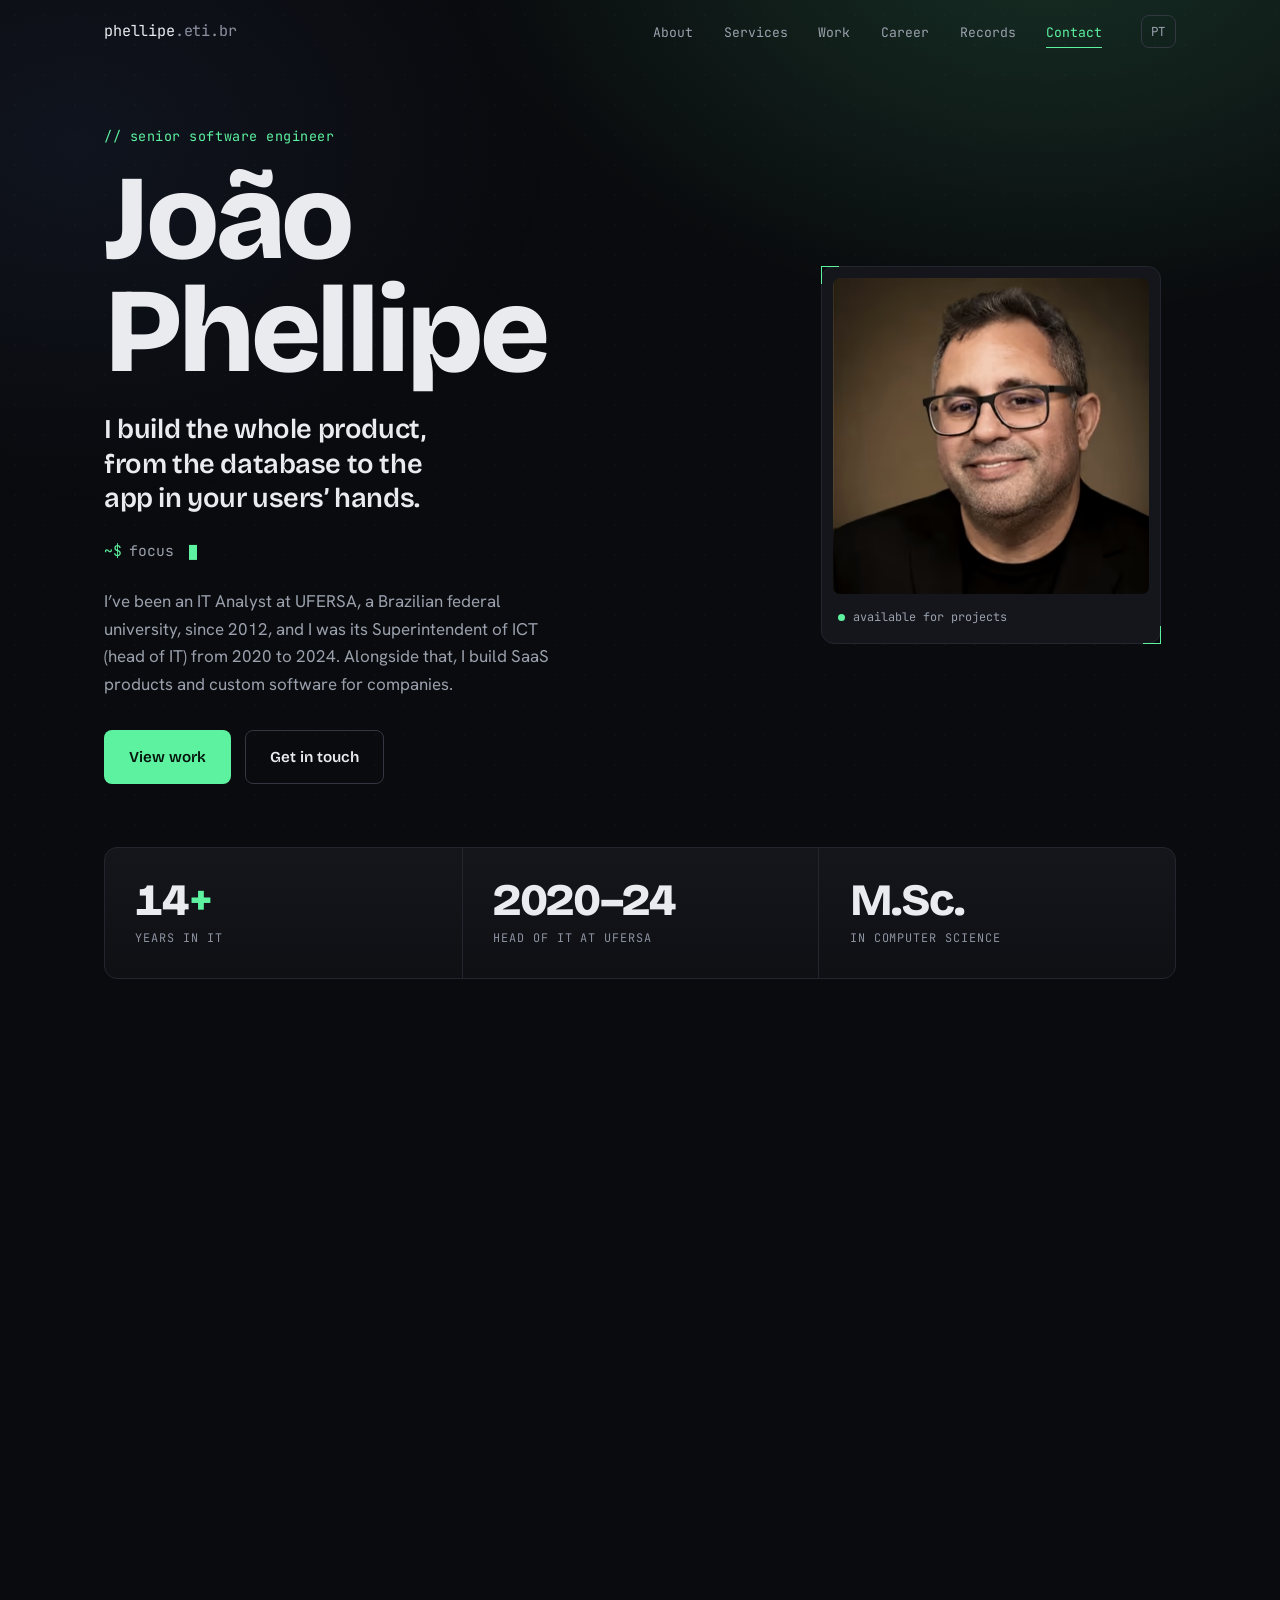
==== commit 3bcebcb6: "feat: link the Instagram profile in contact and structured data Add instagram.com/joaophellipepinto " ====
--- a/en/index.html
+++ b/en/index.html
@@ -692,6 +692,12 @@
             <span class="link-value">Academic CV (in <span class="ext-tail">Portuguese)<span class="visually-hidden"> (opens in a new tab)</span>&nbsp;<svg class="ext" aria-hidden="true" focusable="false" viewBox="0 0 24 24" width="12" height="12"><path d="M7 17 17 7M7 7h10v10"/></svg></span></span>
           </a>
         </li>
+        <li>
+          <a href="https://www.instagram.com/joaophellipepinto/" target="_blank" rel="noopener noreferrer">
+            <span class="link-label mono">Instagram</span>
+            <span class="link-value"><span class="ext-tail">@joaophellipepinto<span class="visually-hidden"> (opens in a new tab)</span>&nbsp;<svg class="ext" aria-hidden="true" focusable="false" viewBox="0 0 24 24" width="12" height="12"><path d="M7 17 17 7M7 7h10v10"/></svg></span></span>
+          </a>
+        </li>
       </ul>
       <p class="contact-loc mono">Mossoró, Brazil · remote work</p>
     </section>
@@ -711,8 +717,8 @@
     </div>
   </footer>
 
-  <!-- sameAs: linkedin, instagram, youtube ainda não existem. Quando existirem, preencha PROFILES em src/content.mjs e rode: node tools/build.mjs -->
-  <script type="application/ld+json">{"@context":"https://schema.org","@graph":[{"@type":"ProfilePage","@id":"https://phellipe.eti.br/en/#perfil","url":"https://phellipe.eti.br/en/","name":"João Phellipe — Senior Software Engineer in Brazil (Remote)","inLanguage":"en","isPartOf":{"@type":"WebSite","@id":"https://phellipe.eti.br/#website","url":"https://phellipe.eti.br/","name":"João Phellipe"},"dateCreated":"2026-10-09","dateModified":"2026-10-09","mainEntity":{"@id":"https://phellipe.eti.br/#joao"},"primaryImageOfPage":{"@id":"https://phellipe.eti.br/#foto"}},{"@type":"Person","@id":"https://phellipe.eti.br/#joao","name":"João Phellipe","alternateName":["João Phellipe de Freitas Pinto","Joao Phellipe","Joao Phellipe de Freitas Pinto","João Phellipe de Freitas","João Phellipe Freitas Pinto","João Phelippe de Freitas Pinto"],"givenName":"João Phellipe","familyName":"de Freitas Pinto","jobTitle":["Senior software engineer","Information Technology Analyst at UFERSA"],"description":"Senior software engineer based in Mossoró, Brazil. IT Analyst at UFERSA, a Brazilian federal university, since 2012 and its Superintendent of ICT (head of IT) from 2020 to 2024. Builds SaaS products and custom software for healthcare, finance, education and law.","url":"https://phellipe.eti.br/","image":{"@type":"ImageObject","@id":"https://phellipe.eti.br/#foto","url":"https://phellipe.eti.br/assets/joao-phellipe-640.jpg","contentUrl":"https://phellipe.eti.br/assets/joao-phellipe-640.jpg","width":640,"height":640,"caption":"João Phellipe de Freitas Pinto"},"email":"mailto:sr.phellipe@gmail.com","telephone":"+5584988012224","address":{"@type":"PostalAddress","addressLocality":"Mossoró","addressRegion":"RN","addressCountry":"BR"},"homeLocation":{"@type":"City","name":"Mossoró","sameAs":"https://www.wikidata.org/wiki/Q694845"},"worksFor":{"@type":"CollegeOrUniversity","name":"Universidade Federal Rural do Semi-Árido","alternateName":"UFERSA","url":"https://ufersa.edu.br/","sameAs":"https://www.wikidata.org/wiki/Q7894369"},"alumniOf":{"@type":"CollegeOrUniversity","name":"Universidade Federal Rural do Semi-Árido","alternateName":"UFERSA","sameAs":"https://www.wikidata.org/wiki/Q7894369"},"hasCredential":[{"@type":"EducationalOccupationalCredential","credentialCategory":"degree","name":"B.Sc. in Computer Science (UFERSA, 2010)"},{"@type":"EducationalOccupationalCredential","credentialCategory":"degree","name":"M.Sc. in Computer Science (PPGCC UERN/UFERSA, 2013)","url":"https://ppgcc.ufersa.edu.br/dissertacoes-defendidas/"}],"knowsAbout":["Software engineering","Full-stack development","TypeScript","React","React Native","Node.js","PostgreSQL","Row-Level Security","ICP-Brasil digital signatures","WebRTC","AI agents","LGPD (Brazilian data protection law)","IT governance","Java"],"knowsLanguage":["pt-BR","en"],"sameAs":["https://github.com/phellipe","http://lattes.cnpq.br/9597994805591709"]},{"@type":"ItemList","@id":"https://phellipe.eti.br/en/#trabalhos","name":"Work by João Phellipe","itemListOrder":"https://schema.org/ItemListUnordered","numberOfItems":14,"itemListElement":[{"@type":"ListItem","position":1,"item":{"@type":"CreativeWork","@id":"https://phellipe.eti.br/en/#maintenance","name":"Maintenance — healthcare equipment maintenance","description":"A SaaS I built and run for maintaining hospital, clinical and diagnostic imaging equipment.","url":"https://maintenance.app.br/","creator":{"@id":"https://phellipe.eti.br/#joao"}}},{"@type":"ListItem","position":2,"item":{"@type":"CreativeWork","@id":"https://phellipe.eti.br/en/#quanto-sobra","name":"Quanto Sobra — personal finance","description":"A personal finance app that answers one question: how much is left at the end of the month?","url":"https://quantosobra.app.br/","sameAs":"https://play.google.com/store/apps/details?id=com.quantosobra","creator":{"@id":"https://phellipe.eti.br/#joao"}}},{"@type":"ListItem","position":3,"item":{"@type":"CreativeWork","@id":"https://phellipe.eti.br/en/#razao","name":"Razão — financial ERP","description":"A financial ERP for small and mid-sized businesses: chart of accounts, income statement, cash flow, sales, commissions and inventory.","url":"https://phellipe.eti.br/en/#razao","creator":{"@id":"https://phellipe.eti.br/#joao"}}},{"@type":"ListItem","position":4,"item":{"@type":"CreativeWork","@id":"https://phellipe.eti.br/en/#extrajobs","name":"Extrajobs — services marketplace","description":"Connects clients with service providers: job posts, proposals, hiring, two-way reviews and real-time chat over Socket.io.","url":"https://phellipe.eti.br/en/#extrajobs","creator":{"@id":"https://phellipe.eti.br/#joao"}}},{"@type":"ListItem","position":5,"item":{"@type":"CreativeWork","@id":"https://phellipe.eti.br/en/#prontvet","name":"ProntVet — veterinary electronic health record","description":"An electronic health record for veterinary clinics and hospitals: scheduling, SOAP clinical notes with vital signs, structured lab results with reference ranges and alerts for abnormal values, record signing with a publicly verifiable SHA-256 hash, PDF and DOCX export and a pet-owner portal with expiring links (30 days by default).","url":"https://phellipe.eti.br/en/#prontvet","creator":{"@id":"https://phellipe.eti.br/#joao"}}},{"@type":"ListItem","position":6,"item":{"@type":"CreativeWork","@id":"https://phellipe.eti.br/en/#telemedicina","name":"Telehealth platform (modernization)","description":"I modernized and extended a telehealth platform already in use: ICP-Brasil digital signatures for prescriptions and medical certificates (A1 certificate, A3 on a token and A3 in the cloud) with timestamping, video consultations on self-hosted Jitsi and TURN servers, a desktop A3 signing app I rewrote from Electron to Rust, and LGPD compliance (versioned consent, audit trail and encryption of sensitive data).","url":"https://phellipe.eti.br/en/#telemedicina","contributor":{"@id":"https://phellipe.eti.br/#joao"}}},{"@type":"ListItem","position":7,"item":{"@type":"CreativeWork","@id":"https://phellipe.eti.br/en/#agente-ia","name":"AI sales agent on WhatsApp","description":"I rebuilt a SaaS that used to run on no-code tools as a custom-coded application. An AI agent talks to leads on WhatsApp, qualifies them and hands sales-ready customers over to a human salesperson.","url":"https://phellipe.eti.br/en/#agente-ia","contributor":{"@id":"https://phellipe.eti.br/#joao"}}},{"@type":"ListItem","position":8,"item":{"@type":"CreativeWork","@id":"https://phellipe.eti.br/en/#juridico","name":"Management for law firms","description":"I built a management system for law firms, now in use, with cases, Kanban task boards, hearings and clients.","url":"https://phellipe.eti.br/en/#juridico","contributor":{"@id":"https://phellipe.eti.br/#joao"}}},{"@type":"ListItem","position":9,"item":{"@type":"CreativeWork","@id":"https://phellipe.eti.br/en/#factoring","name":"Factoring SaaS platform","description":"I built a multi-company factoring SaaS platform for a client: assignment of receivables with the discount calculated receivable by receivable, and a receivables portfolio with late-payment interest.","url":"https://phellipe.eti.br/en/#factoring","contributor":{"@id":"https://phellipe.eti.br/#joao"}}},{"@type":"ListItem","position":10,"item":{"@type":"CreativeWork","@id":"https://phellipe.eti.br/en/#industria","name":"Digital ecosystem for a food manufacturer","description":"For a food manufacturer, I built a digital ecosystem in a monorepo: a corporate website in Portuguese, English and Spanish, a management dashboard, a B2B portal and a central API.","url":"https://phellipe.eti.br/en/#industria","contributor":{"@id":"https://phellipe.eti.br/#joao"}}},{"@type":"ListItem","position":11,"item":{"@type":"CreativeWork","@id":"https://phellipe.eti.br/en/#educacional","name":"Education platform (web and mobile)","description":"I built a web and mobile education platform for a client, with school management, AI-generated learning paths, gamified tracks and school-to-family messaging.","url":"https://phellipe.eti.br/en/#educacional","contributor":{"@id":"https://phellipe.eti.br/#joao"}}},{"@type":"ListItem","position":12,"item":{"@type":"CreativeWork","@id":"https://phellipe.eti.br/en/#rsc","name":"RSC-PCCTAE system (UFERSA)","description":"At SUTIC, I worked on the system UFERSA’s technical-administrative staff use to apply for Recognition of Knowledge and Skills (RSC): configurable scoring rules, committee review and automatically calculated scores.","url":"https://phellipe.eti.br/en/#rsc","contributor":{"@id":"https://phellipe.eti.br/#joao"},"copyrightHolder":{"@type":"CollegeOrUniversity","name":"Universidade Federal Rural do Semi-Árido","alternateName":"UFERSA"}}},{"@type":"ListItem","position":13,"item":{"@type":"CreativeWork","@id":"https://phellipe.eti.br/en/#edudash","name":"EduDash — education indicators dashboard","description":"I’m one of the three creators of EduDash, an indicators dashboard for municipal education departments, with historical time series, goal projections, action plans with traffic-light status for cost, schedule and scope, and benchmarking across schools.","url":"https://phellipe.eti.br/en/#edudash","contributor":{"@id":"https://phellipe.eti.br/#joao"},"copyrightHolder":{"@type":"CollegeOrUniversity","name":"Universidade Federal Rural do Semi-Árido","alternateName":"UFERSA"}}},{"@type":"ListItem","position":14,"item":{"@type":"CreativeWork","@id":"https://phellipe.eti.br/en/#telegram","name":"Telegram notifications (UFERSA)","description":"I built UFERSA’s Telegram notification service in Node.js and TypeScript, with a transactional outbox in PostgreSQL (LISTEN/NOTIFY) and LGPD consent checks.","url":"https://phellipe.eti.br/en/#telegram","creator":{"@id":"https://phellipe.eti.br/#joao"},"copyrightHolder":{"@type":"CollegeOrUniversity","name":"Universidade Federal Rural do Semi-Árido","alternateName":"UFERSA"}}}]}]}</script>
+  <!-- sameAs: linkedin, youtube ainda não existem. Quando existirem, preencha PROFILES em src/content.mjs e rode: node tools/build.mjs -->
+  <script type="application/ld+json">{"@context":"https://schema.org","@graph":[{"@type":"ProfilePage","@id":"https://phellipe.eti.br/en/#perfil","url":"https://phellipe.eti.br/en/","name":"João Phellipe — Senior Software Engineer in Brazil (Remote)","inLanguage":"en","isPartOf":{"@type":"WebSite","@id":"https://phellipe.eti.br/#website","url":"https://phellipe.eti.br/","name":"João Phellipe"},"dateCreated":"2026-10-09","dateModified":"2026-11-18","mainEntity":{"@id":"https://phellipe.eti.br/#joao"},"primaryImageOfPage":{"@id":"https://phellipe.eti.br/#foto"}},{"@type":"Person","@id":"https://phellipe.eti.br/#joao","name":"João Phellipe","alternateName":["João Phellipe de Freitas Pinto","Joao Phellipe","Joao Phellipe de Freitas Pinto","João Phellipe de Freitas","João Phellipe Freitas Pinto","João Phelippe de Freitas Pinto"],"givenName":"João Phellipe","familyName":"de Freitas Pinto","jobTitle":["Senior software engineer","Information Technology Analyst at UFERSA"],"description":"Senior software engineer based in Mossoró, Brazil. IT Analyst at UFERSA, a Brazilian federal university, since 2012 and its Superintendent of ICT (head of IT) from 2020 to 2024. Builds SaaS products and custom software for healthcare, finance, education and law.","url":"https://phellipe.eti.br/","image":{"@type":"ImageObject","@id":"https://phellipe.eti.br/#foto","url":"https://phellipe.eti.br/assets/joao-phellipe-640.jpg","contentUrl":"https://phellipe.eti.br/assets/joao-phellipe-640.jpg","width":640,"height":640,"caption":"João Phellipe de Freitas Pinto"},"email":"mailto:sr.phellipe@gmail.com","telephone":"+5584988012224","address":{"@type":"PostalAddress","addressLocality":"Mossoró","addressRegion":"RN","addressCountry":"BR"},"homeLocation":{"@type":"City","name":"Mossoró","sameAs":"https://www.wikidata.org/wiki/Q694845"},"worksFor":{"@type":"CollegeOrUniversity","name":"Universidade Federal Rural do Semi-Árido","alternateName":"UFERSA","url":"https://ufersa.edu.br/","sameAs":"https://www.wikidata.org/wiki/Q7894369"},"alumniOf":{"@type":"CollegeOrUniversity","name":"Universidade Federal Rural do Semi-Árido","alternateName":"UFERSA","sameAs":"https://www.wikidata.org/wiki/Q7894369"},"hasCredential":[{"@type":"EducationalOccupationalCredential","credentialCategory":"degree","name":"B.Sc. in Computer Science (UFERSA, 2010)"},{"@type":"EducationalOccupationalCredential","credentialCategory":"degree","name":"M.Sc. in Computer Science (PPGCC UERN/UFERSA, 2013)","url":"https://ppgcc.ufersa.edu.br/dissertacoes-defendidas/"}],"knowsAbout":["Software engineering","Full-stack development","TypeScript","React","React Native","Node.js","PostgreSQL","Row-Level Security","ICP-Brasil digital signatures","WebRTC","AI agents","LGPD (Brazilian data protection law)","IT governance","Java"],"knowsLanguage":["pt-BR","en"],"sameAs":["https://github.com/phellipe","http://lattes.cnpq.br/9597994805591709","https://www.instagram.com/joaophellipepinto/"]},{"@type":"ItemList","@id":"https://phellipe.eti.br/en/#trabalhos","name":"Work by João Phellipe","itemListOrder":"https://schema.org/ItemListUnordered","numberOfItems":14,"itemListElement":[{"@type":"ListItem","position":1,"item":{"@type":"CreativeWork","@id":"https://phellipe.eti.br/en/#maintenance","name":"Maintenance — healthcare equipment maintenance","description":"A SaaS I built and run for maintaining hospital, clinical and diagnostic imaging equipment.","url":"https://maintenance.app.br/","creator":{"@id":"https://phellipe.eti.br/#joao"}}},{"@type":"ListItem","position":2,"item":{"@type":"CreativeWork","@id":"https://phellipe.eti.br/en/#quanto-sobra","name":"Quanto Sobra — personal finance","description":"A personal finance app that answers one question: how much is left at the end of the month?","url":"https://quantosobra.app.br/","sameAs":"https://play.google.com/store/apps/details?id=com.quantosobra","creator":{"@id":"https://phellipe.eti.br/#joao"}}},{"@type":"ListItem","position":3,"item":{"@type":"CreativeWork","@id":"https://phellipe.eti.br/en/#razao","name":"Razão — financial ERP","description":"A financial ERP for small and mid-sized businesses: chart of accounts, income statement, cash flow, sales, commissions and inventory.","url":"https://phellipe.eti.br/en/#razao","creator":{"@id":"https://phellipe.eti.br/#joao"}}},{"@type":"ListItem","position":4,"item":{"@type":"CreativeWork","@id":"https://phellipe.eti.br/en/#extrajobs","name":"Extrajobs — services marketplace","description":"Connects clients with service providers: job posts, proposals, hiring, two-way reviews and real-time chat over Socket.io.","url":"https://phellipe.eti.br/en/#extrajobs","creator":{"@id":"https://phellipe.eti.br/#joao"}}},{"@type":"ListItem","position":5,"item":{"@type":"CreativeWork","@id":"https://phellipe.eti.br/en/#prontvet","name":"ProntVet — veterinary electronic health record","description":"An electronic health record for veterinary clinics and hospitals: scheduling, SOAP clinical notes with vital signs, structured lab results with reference ranges and alerts for abnormal values, record signing with a publicly verifiable SHA-256 hash, PDF and DOCX export and a pet-owner portal with expiring links (30 days by default).","url":"https://phellipe.eti.br/en/#prontvet","creator":{"@id":"https://phellipe.eti.br/#joao"}}},{"@type":"ListItem","position":6,"item":{"@type":"CreativeWork","@id":"https://phellipe.eti.br/en/#telemedicina","name":"Telehealth platform (modernization)","description":"I modernized and extended a telehealth platform already in use: ICP-Brasil digital signatures for prescriptions and medical certificates (A1 certificate, A3 on a token and A3 in the cloud) with timestamping, video consultations on self-hosted Jitsi and TURN servers, a desktop A3 signing app I rewrote from Electron to Rust, and LGPD compliance (versioned consent, audit trail and encryption of sensitive data).","url":"https://phellipe.eti.br/en/#telemedicina","contributor":{"@id":"https://phellipe.eti.br/#joao"}}},{"@type":"ListItem","position":7,"item":{"@type":"CreativeWork","@id":"https://phellipe.eti.br/en/#agente-ia","name":"AI sales agent on WhatsApp","description":"I rebuilt a SaaS that used to run on no-code tools as a custom-coded application. An AI agent talks to leads on WhatsApp, qualifies them and hands sales-ready customers over to a human salesperson.","url":"https://phellipe.eti.br/en/#agente-ia","contributor":{"@id":"https://phellipe.eti.br/#joao"}}},{"@type":"ListItem","position":8,"item":{"@type":"CreativeWork","@id":"https://phellipe.eti.br/en/#juridico","name":"Management for law firms","description":"I built a management system for law firms, now in use, with cases, Kanban task boards, hearings and clients.","url":"https://phellipe.eti.br/en/#juridico","contributor":{"@id":"https://phellipe.eti.br/#joao"}}},{"@type":"ListItem","position":9,"item":{"@type":"CreativeWork","@id":"https://phellipe.eti.br/en/#factoring","name":"Factoring SaaS platform","description":"I built a multi-company factoring SaaS platform for a client: assignment of receivables with the discount calculated receivable by receivable, and a receivables portfolio with late-payment interest.","url":"https://phellipe.eti.br/en/#factoring","contributor":{"@id":"https://phellipe.eti.br/#joao"}}},{"@type":"ListItem","position":10,"item":{"@type":"CreativeWork","@id":"https://phellipe.eti.br/en/#industria","name":"Digital ecosystem for a food manufacturer","description":"For a food manufacturer, I built a digital ecosystem in a monorepo: a corporate website in Portuguese, English and Spanish, a management dashboard, a B2B portal and a central API.","url":"https://phellipe.eti.br/en/#industria","contributor":{"@id":"https://phellipe.eti.br/#joao"}}},{"@type":"ListItem","position":11,"item":{"@type":"CreativeWork","@id":"https://phellipe.eti.br/en/#educacional","name":"Education platform (web and mobile)","description":"I built a web and mobile education platform for a client, with school management, AI-generated learning paths, gamified tracks and school-to-family messaging.","url":"https://phellipe.eti.br/en/#educacional","contributor":{"@id":"https://phellipe.eti.br/#joao"}}},{"@type":"ListItem","position":12,"item":{"@type":"CreativeWork","@id":"https://phellipe.eti.br/en/#rsc","name":"RSC-PCCTAE system (UFERSA)","description":"At SUTIC, I worked on the system UFERSA’s technical-administrative staff use to apply for Recognition of Knowledge and Skills (RSC): configurable scoring rules, committee review and automatically calculated scores.","url":"https://phellipe.eti.br/en/#rsc","contributor":{"@id":"https://phellipe.eti.br/#joao"},"copyrightHolder":{"@type":"CollegeOrUniversity","name":"Universidade Federal Rural do Semi-Árido","alternateName":"UFERSA"}}},{"@type":"ListItem","position":13,"item":{"@type":"CreativeWork","@id":"https://phellipe.eti.br/en/#edudash","name":"EduDash — education indicators dashboard","description":"I’m one of the three creators of EduDash, an indicators dashboard for municipal education departments, with historical time series, goal projections, action plans with traffic-light status for cost, schedule and scope, and benchmarking across schools.","url":"https://phellipe.eti.br/en/#edudash","contributor":{"@id":"https://phellipe.eti.br/#joao"},"copyrightHolder":{"@type":"CollegeOrUniversity","name":"Universidade Federal Rural do Semi-Árido","alternateName":"UFERSA"}}},{"@type":"ListItem","position":14,"item":{"@type":"CreativeWork","@id":"https://phellipe.eti.br/en/#telegram","name":"Telegram notifications (UFERSA)","description":"I built UFERSA’s Telegram notification service in Node.js and TypeScript, with a transactional outbox in PostgreSQL (LISTEN/NOTIFY) and LGPD consent checks.","url":"https://phellipe.eti.br/en/#telegram","creator":{"@id":"https://phellipe.eti.br/#joao"},"copyrightHolder":{"@type":"CollegeOrUniversity","name":"Universidade Federal Rural do Semi-Árido","alternateName":"UFERSA"}}}]}]}</script>
   <script src="/script.js" defer></script>
 </body>
 </html>
